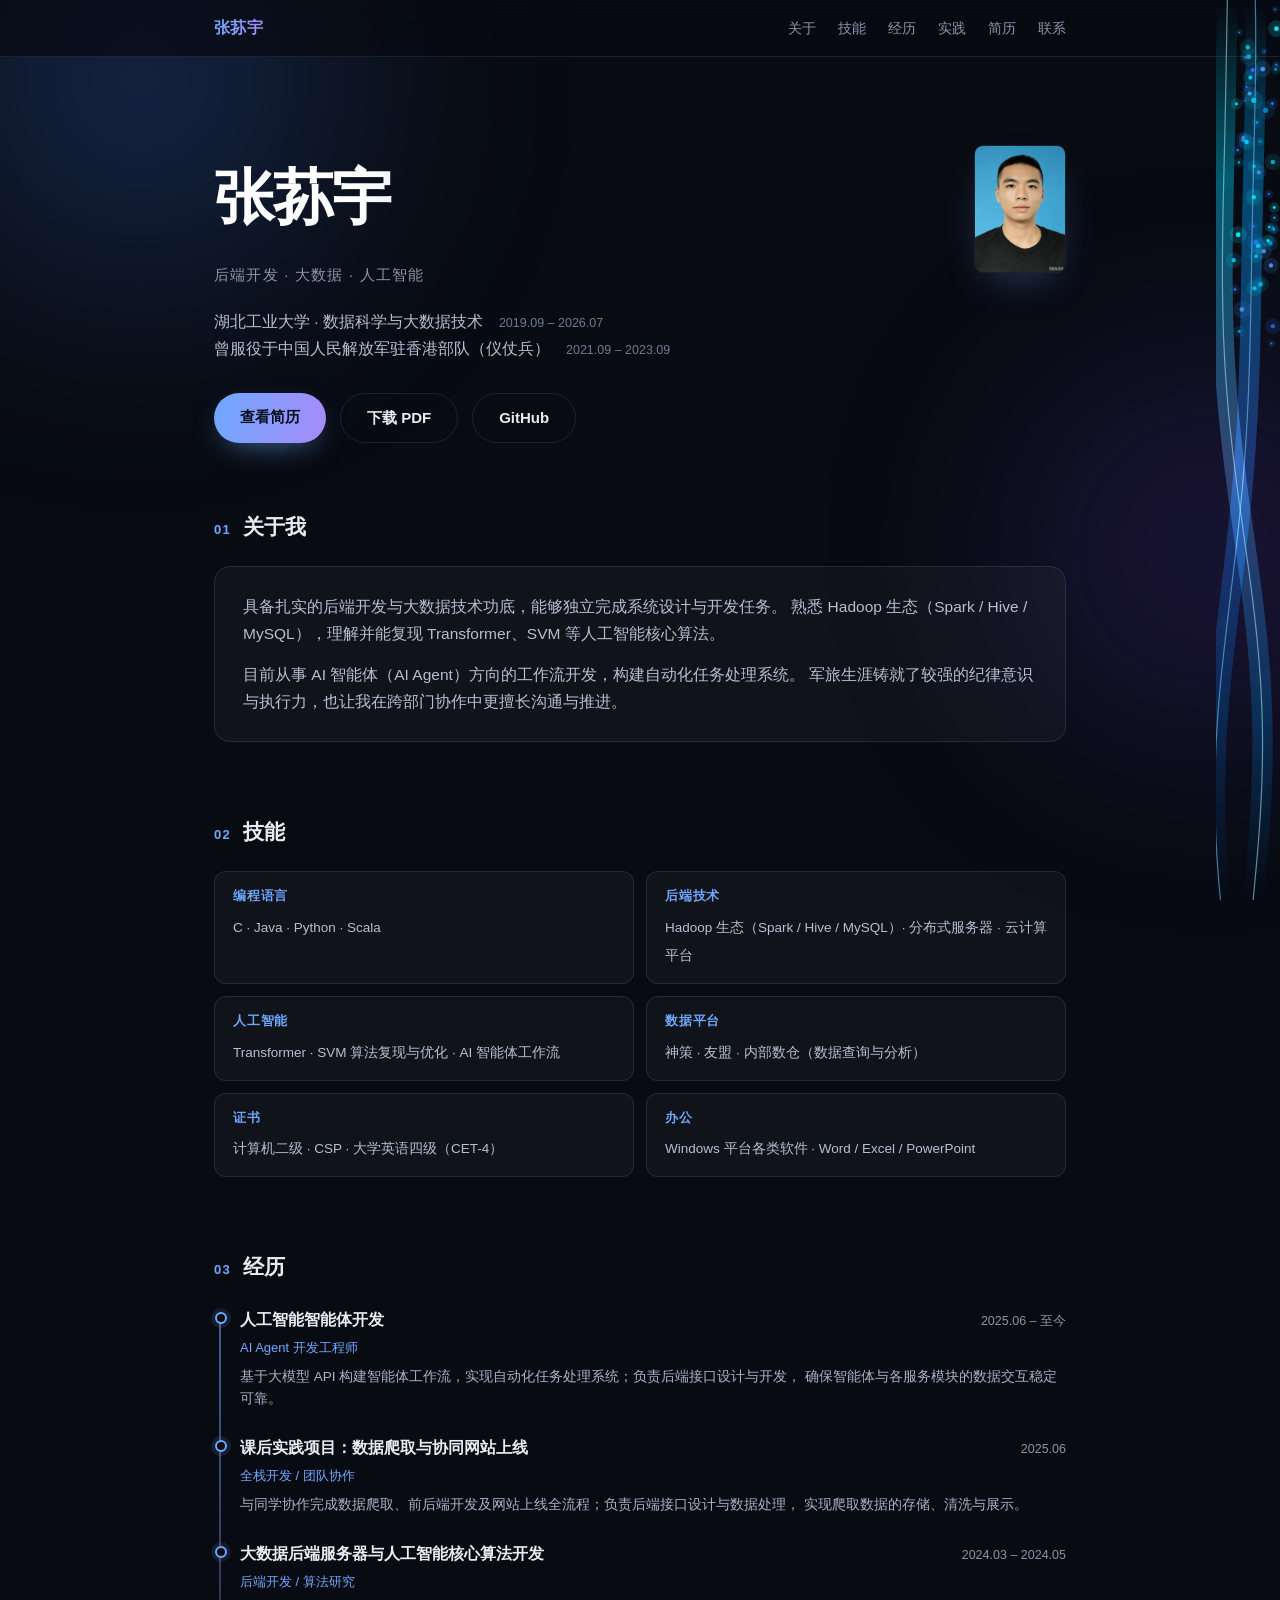
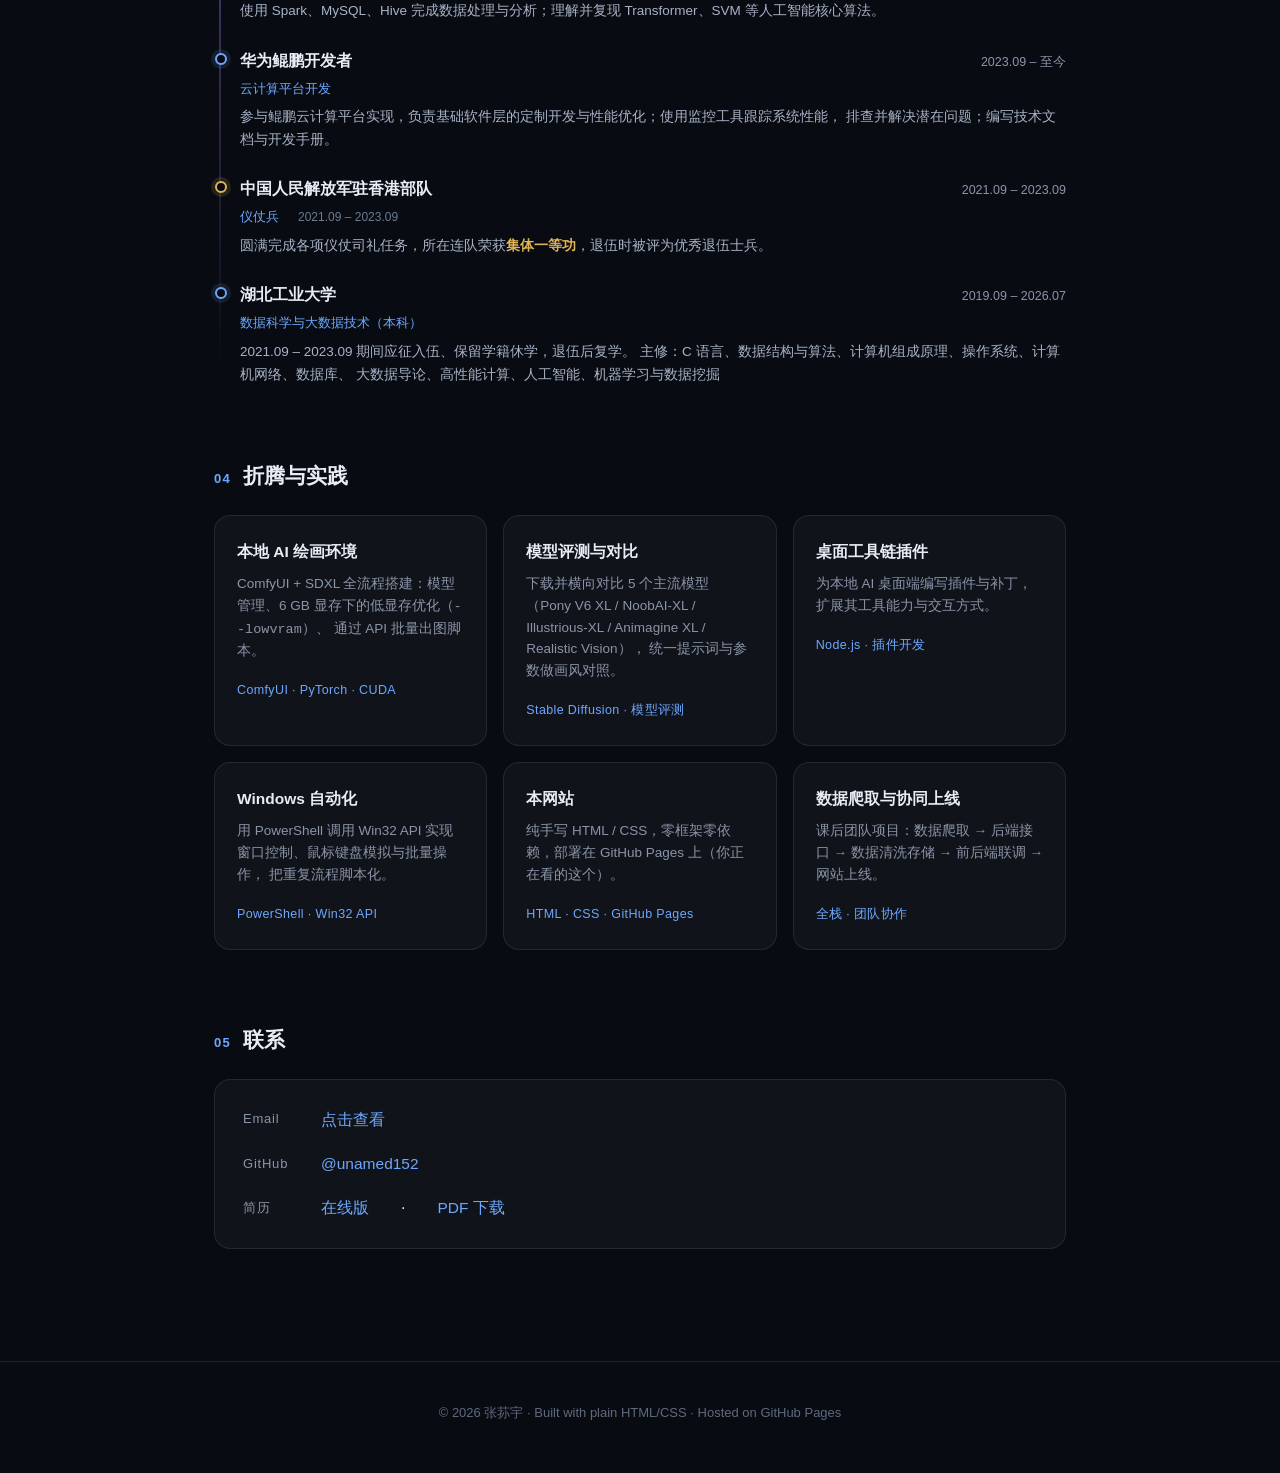
==== index.html @ f0046307 "fix: cache-bust v5, particle band tracks scroll position, narrower canvas" ====
<!DOCTYPE html>
<html lang="zh-CN">
<head>
<meta charset="UTF-8">
<meta name="viewport" content="width=device-width, initial-scale=1.0">
<title>张荪宇 · 后端开发 / 大数据 / 人工智能</title>
<meta name="description" content="张荪宇的个人主页 —— 后端开发 · 大数据 · 人工智能">
<link rel="stylesheet" href="style.css?v=5">
<link rel="icon" href="data:image/svg+xml,<svg xmlns='http://www.w3.org/2000/svg' viewBox='0 0 100 100'><text y='.9em' font-size='90'>🎯</text></svg>">
</head>
<body>

<div class="glow glow-1"></div>
<div class="glow glow-2"></div>

<canvas id="fx" aria-hidden="true"></canvas>

<nav class="nav">
  <div class="nav-inner">
    <span class="brand">张荪宇</span>
    <div class="nav-links">
      <a href="#about">关于</a>
      <a href="#skills">技能</a>
      <a href="#experience">经历</a>
      <a href="#practice">实践</a>
      <a href="resume.html">简历</a>
      <a href="#contact">联系</a>
    </div>
  </div>
</nav>

<header class="hero">
  <div class="hero-head">
    <div class="hero-text">
      <h1 class="title">张荪宇</h1>
      <p class="subtitle">后端开发 · 大数据 · 人工智能</p>
      <p class="hero-desc">
        湖北工业大学 · 数据科学与大数据技术　<span class="hero-dates">2019.09 – 2026.07</span><br>
        曾服役于中国人民解放军驻香港部队（仪仗兵）　<span class="hero-dates">2021.09 – 2023.09</span>
      </p>
      <div class="hero-links">
        <a class="btn" href="resume.html">查看简历</a>
        <a class="btn ghost" href="resume.pdf" download>下载 PDF</a>
        <a class="btn ghost" href="https://github.com/unamed152" target="_blank" rel="noopener">GitHub</a>
      </div>
    </div>
    <img class="hero-photo" src="photo.jpg" alt="张荪宇">
  </div>
</header>

<main>

<section id="about" class="section">
  <h2><span class="num">01</span> 关于我</h2>
  <div class="card">
    <p>
      具备扎实的后端开发与大数据技术功底，能够独立完成系统设计与开发任务。
      熟悉 Hadoop 生态（Spark / Hive / MySQL），理解并能复现 Transformer、SVM 等人工智能核心算法。
    </p>
    <p>
      目前从事 AI 智能体（AI Agent）方向的工作流开发，构建自动化任务处理系统。
      军旅生涯铸就了较强的纪律意识与执行力，也让我在跨部门协作中更擅长沟通与推进。
    </p>
  </div>
</section>

<section id="skills" class="section">
  <h2><span class="num">02</span> 技能</h2>
  <div class="skill-grid">
    <div class="skill-item">
      <span class="skill-k">编程语言</span>
      <span class="skill-v">C · Java · Python · Scala</span>
    </div>
    <div class="skill-item">
      <span class="skill-k">后端技术</span>
      <span class="skill-v">Hadoop 生态（Spark / Hive / MySQL）· 分布式服务器 · 云计算平台</span>
    </div>
    <div class="skill-item">
      <span class="skill-k">人工智能</span>
      <span class="skill-v">Transformer · SVM 算法复现与优化 · AI 智能体工作流</span>
    </div>
    <div class="skill-item">
      <span class="skill-k">数据平台</span>
      <span class="skill-v">神策 · 友盟 · 内部数仓（数据查询与分析）</span>
    </div>
    <div class="skill-item">
      <span class="skill-k">证书</span>
      <span class="skill-v">计算机二级 · CSP · 大学英语四级（CET-4）</span>
    </div>
    <div class="skill-item">
      <span class="skill-k">办公</span>
      <span class="skill-v">Windows 平台各类软件 · Word / Excel / PowerPoint</span>
    </div>
  </div>
</section>

<section id="experience" class="section">
  <h2><span class="num">03</span> 经历</h2>

  <div class="timeline">

    <div class="tl-item">
      <div class="tl-dot"></div>
      <div class="tl-head">
        <span class="tl-title">人工智能智能体开发</span>
        <span class="tl-date">2025.06 – 至今</span>
      </div>
      <div class="tl-role">AI Agent 开发工程师</div>
      <p class="tl-desc">
        基于大模型 API 构建智能体工作流，实现自动化任务处理系统；负责后端接口设计与开发，
        确保智能体与各服务模块的数据交互稳定可靠。
      </p>
    </div>

    <div class="tl-item">
      <div class="tl-dot"></div>
      <div class="tl-head">
        <span class="tl-title">课后实践项目：数据爬取与协同网站上线</span>
        <span class="tl-date">2025.06</span>
      </div>
      <div class="tl-role">全栈开发 / 团队协作</div>
      <p class="tl-desc">
        与同学协作完成数据爬取、前后端开发及网站上线全流程；负责后端接口设计与数据处理，
        实现爬取数据的存储、清洗与展示。
      </p>
    </div>

    <div class="tl-item">
      <div class="tl-dot"></div>
      <div class="tl-head">
        <span class="tl-title">大数据后端服务器与人工智能核心算法开发</span>
        <span class="tl-date">2024.03 – 2024.05</span>
      </div>
      <div class="tl-role">后端开发 / 算法研究</div>
      <p class="tl-desc">
        使用 Spark、MySQL、Hive 完成数据处理与分析；理解并复现 Transformer、SVM 等人工智能核心算法。
      </p>
    </div>

    <div class="tl-item">
      <div class="tl-dot"></div>
      <div class="tl-head">
        <span class="tl-title">华为鲲鹏开发者</span>
        <span class="tl-date">2023.09 – 至今</span>
      </div>
      <div class="tl-role">云计算平台开发</div>
      <p class="tl-desc">
        参与鲲鹏云计算平台实现，负责基础软件层的定制开发与性能优化；使用监控工具跟踪系统性能，
        排查并解决潜在问题；编写技术文档与开发手册。
      </p>
    </div>

    <div class="tl-item tl-military">
      <div class="tl-dot"></div>
      <div class="tl-head">
        <span class="tl-title">中国人民解放军驻香港部队</span>
        <span class="tl-date">2021.09 – 2023.09</span>
      </div>
      <div class="tl-role">仪仗兵　<span class="tl-date-inline">2021.09 – 2023.09</span></div>
      <p class="tl-desc">
        圆满完成各项仪仗司礼任务，所在连队荣获<b>集体一等功</b>，退伍时被评为优秀退伍士兵。
      </p>
    </div>

    <div class="tl-item">
      <div class="tl-dot"></div>
      <div class="tl-head">
        <span class="tl-title">湖北工业大学</span>
        <span class="tl-date">2019.09 – 2026.07</span>
      </div>
      <div class="tl-role">数据科学与大数据技术（本科）</div>
      <p class="tl-desc">
        2021.09 – 2023.09 期间应征入伍、保留学籍休学，退伍后复学。
        主修：C 语言、数据结构与算法、计算机组成原理、操作系统、计算机网络、数据库、
        大数据导论、高性能计算、人工智能、机器学习与数据挖掘
      </p>
    </div>

  </div>
</section>

<section id="practice" class="section">
  <h2><span class="num">04</span> 折腾与实践</h2>
  <div class="grid">
    <div class="proj">
      <h3>本地 AI 绘画环境</h3>
      <p>
        ComfyUI + SDXL 全流程搭建：模型管理、6 GB 显存下的低显存优化（<code>--lowvram</code>）、
        通过 API 批量出图脚本。
      </p>
      <span class="proj-meta">ComfyUI · PyTorch · CUDA</span>
    </div>
    <div class="proj">
      <h3>模型评测与对比</h3>
      <p>
        下载并横向对比 5 个主流模型（Pony V6 XL / NoobAI-XL / Illustrious-XL / Animagine XL / Realistic Vision），
        统一提示词与参数做画风对照。
      </p>
      <span class="proj-meta">Stable Diffusion · 模型评测</span>
    </div>
    <div class="proj">
      <h3>桌面工具链插件</h3>
      <p>
        为本地 AI 桌面端编写插件与补丁，扩展其工具能力与交互方式。
      </p>
      <span class="proj-meta">Node.js · 插件开发</span>
    </div>
    <div class="proj">
      <h3>Windows 自动化</h3>
      <p>
        用 PowerShell 调用 Win32 API 实现窗口控制、鼠标键盘模拟与批量操作，
        把重复流程脚本化。
      </p>
      <span class="proj-meta">PowerShell · Win32 API</span>
    </div>
    <div class="proj">
      <h3>本网站</h3>
      <p>
        纯手写 HTML / CSS，零框架零依赖，部署在 GitHub Pages 上（你正在看的这个）。
      </p>
      <span class="proj-meta">HTML · CSS · GitHub Pages</span>
    </div>
    <div class="proj">
      <h3>数据爬取与协同上线</h3>
      <p>
        课后团队项目：数据爬取 → 后端接口 → 数据清洗存储 → 前后端联调 → 网站上线。
      </p>
      <span class="proj-meta">全栈 · 团队协作</span>
    </div>
  </div>
</section>

<section id="contact" class="section">
  <h2><span class="num">05</span> 联系</h2>
  <div class="card contact-card">
    <div class="contact-item">
      <span class="label">Email</span>
      <a href="#" class="reveal" data-v="MTQ2MTAzNTY4NEBxcS5jb20=" data-t="mail">点击查看</a>
    </div>
    <div class="contact-item">
      <span class="label">GitHub</span>
      <a href="https://github.com/unamed152" target="_blank" rel="noopener">@unamed152</a>
    </div>
    <div class="contact-item">
      <span class="label">简历</span>
      <a href="resume.html">在线版</a>　·　<a href="resume.pdf" download>PDF 下载</a>
    </div>
  </div>
</section>

</main>

<footer>
  <p>© <span id="year"></span> 张荪宇 · Built with plain HTML/CSS · Hosted on GitHub Pages</p>
</footer>

<script>
  document.getElementById('year').textContent = new Date().getFullYear();
  document.querySelectorAll('a[href^="#"]').forEach(function (a) {
    a.addEventListener('click', function (e) {
      var t = document.querySelector(this.getAttribute('href'));
      if (t) { e.preventDefault(); t.scrollIntoView({ behavior: 'smooth' }); }
    });
  });
  var io = new IntersectionObserver(function (es) {
    es.forEach(function (en) { if (en.isIntersecting) en.target.classList.add('in'); });
  }, { threshold: 0.12 });
  document.querySelectorAll('.section, .tl-item').forEach(function (el) { io.observe(el); });

  document.querySelectorAll('.reveal').forEach(function (el) {
    el.addEventListener('click', function (e) {
      e.preventDefault();
      if (el.hasAttribute('data-done')) return;
      var v;
      try { v = atob(el.dataset.v); } catch (err) { v = el.dataset.v || ''; }
      el.textContent = v;
      el.setAttribute('data-done', '1');
      if (el.dataset.t === 'mail') el.href = 'mailto:' + v;
    });
  });
</script>

<script src="effects.js?v=5"></script>

</body>
</html>
---- style.css ----
:root {
  --bg: #080b12;
  --bg-2: #0d1220;
  --card: rgba(255, 255, 255, 0.035);
  --card-hover: rgba(255, 255, 255, 0.06);
  --border: rgba(255, 255, 255, 0.09);
  --text: #e8ecf4;
  --text-dim: #8b95a8;
  --accent: #6ea8fe;
  --accent-2: #a78bfa;
  --radius: 16px;
}

* { margin: 0; padding: 0; box-sizing: border-box; }

html { scroll-behavior: smooth; }

body {
  background: var(--bg);
  color: var(--text);
  font-family: -apple-system, BlinkMacSystemFont, "Segoe UI", "Microsoft YaHei",
               "PingFang SC", "Hiragino Sans GB", sans-serif;
  line-height: 1.75;
  -webkit-font-smoothing: antialiased;
  overflow-x: hidden;
}

/* 背景光晕 */
.glow {
  position: fixed;
  border-radius: 50%;
  filter: blur(120px);
  opacity: 0.5;
  pointer-events: none;
  z-index: 0;
}
.glow-1 {
  width: 520px; height: 520px;
  background: radial-gradient(circle, #3b6fd4 0%, transparent 70%);
  top: -180px; left: -120px;
}
.glow-2 {
  width: 460px; height: 460px;
  background: radial-gradient(circle, #7c4dff 0%, transparent 70%);
  top: 320px; right: -160px;
  opacity: 0.35;
}

/* 导航 */
.nav {
  position: sticky;
  top: 0;
  z-index: 50;
  backdrop-filter: blur(14px);
  -webkit-backdrop-filter: blur(14px);
  background: rgba(8, 11, 18, 0.72);
  border-bottom: 1px solid var(--border);
}
.nav-inner {
  max-width: 900px;
  margin: 0 auto;
  padding: 14px 24px;
  display: flex;
  align-items: center;
  justify-content: space-between;
}
.brand {
  font-weight: 700;
  letter-spacing: 0.02em;
  background: linear-gradient(100deg, var(--accent), var(--accent-2));
  -webkit-background-clip: text;
  background-clip: text;
  color: transparent;
}
.nav-links { display: flex; gap: 22px; }
.nav-links a {
  color: var(--text-dim);
  text-decoration: none;
  font-size: 14px;
  transition: color 0.2s;
}
.nav-links a:hover { color: var(--text); }

/* Hero */
.hero {
  position: relative;
  z-index: 1;
  max-width: 900px;
  margin: 0 auto;
  padding: 88px 24px 66px;
  text-align: left;
}
/* 头部：左文字 + 右上角照片 */
.hero-head {
  display: flex;
  justify-content: space-between;
  align-items: flex-start;
  gap: 22px;
}
.hero-text { flex: 1; min-width: 0; }
.avatar {
  width: 92px; height: 92px;
  margin: 0 auto 24px;
  display: grid;
  place-items: center;
  font-size: 44px;
  border-radius: 28px;
  background: linear-gradient(140deg, rgba(110,168,254,0.18), rgba(167,139,250,0.18));
  border: 1px solid var(--border);
  box-shadow: 0 20px 60px -20px rgba(110,168,254,0.45);
}
.title {
  font-size: clamp(38px, 7vw, 60px);
  font-weight: 800;
  letter-spacing: -0.02em;
  background: linear-gradient(100deg, #fff 20%, var(--accent) 60%, var(--accent-2) 95%);
  -webkit-background-clip: text;
  background-clip: text;
  color: transparent;
  margin-bottom: 12px;
}
.subtitle {
  color: var(--text-dim);
  font-size: 15px;
  letter-spacing: 0.08em;
  margin-bottom: 20px;
}
.hero-desc {
  max-width: 640px;
  margin: 0 0 30px;
  color: #b6c0d2;
  font-size: 15.5px;
}
.hero-links { display: flex; gap: 14px; flex-wrap: wrap; }

.btn {
  display: inline-block;
  padding: 11px 26px;
  border-radius: 999px;
  text-decoration: none;
  font-size: 15px;
  font-weight: 600;
  color: #06101f;
  background: linear-gradient(100deg, var(--accent), var(--accent-2));
  transition: transform 0.18s, box-shadow 0.18s;
  box-shadow: 0 10px 30px -12px rgba(110,168,254,0.7);
}
.btn:hover { transform: translateY(-2px); box-shadow: 0 16px 40px -12px rgba(110,168,254,0.85); }
.btn.ghost {
  background: transparent;
  color: var(--text);
  border: 1px solid var(--border);
  box-shadow: none;
}
.btn.ghost:hover { background: var(--card-hover); }

/* 区块 */
main { position: relative; z-index: 1; max-width: 900px; margin: 0 auto; padding: 0 24px 40px; }

/* ===== 右侧滚动联动特效（贴浏览器原生滚动条）===== */
#fx {
  position: fixed;
  top: 0;
  right: 0;
  width: 64px;
  height: 100vh;
  z-index: 2147483646;
  pointer-events: none;
}
/* 内容区（900px 居中）两侧不足 64px 时隐藏，避免压住正文 */
@media (max-width: 1024px) {
  #fx { display: none; }
}

/* ===== 滚动动效 ===== */
.section {
  margin-bottom: 72px;
  opacity: 0;
  transform: translateY(26px);
  transition: opacity .72s cubic-bezier(.22, .61, .36, 1),
              transform .72s cubic-bezier(.22, .61, .36, 1);
  will-change: opacity, transform;
}
.section.in { opacity: 1; transform: none; }

.section h2 {
  font-size: 21px;
  font-weight: 700;
  margin-bottom: 20px;
  display: flex;
  align-items: baseline;
  gap: 12px;
}
.num {
  font-size: 13px;
  font-weight: 600;
  color: var(--accent);
  font-variant-numeric: tabular-nums;
  letter-spacing: 0.1em;
}

.card {
  background: var(--card);
  border: 1px solid var(--border);
  border-radius: var(--radius);
  padding: 26px 28px;
  backdrop-filter: blur(10px);
  -webkit-backdrop-filter: blur(10px);
}
.card p + p { margin-top: 14px; }
.card p { color: #b6c0d2; font-size: 15.5px; }

/* 技能标签 */
.tags { display: flex; flex-wrap: wrap; gap: 10px; }
.tag {
  padding: 7px 15px;
  font-size: 13.5px;
  border-radius: 999px;
  color: #c4cde0;
  background: var(--card);
  border: 1px solid var(--border);
  transition: background 0.2s, transform 0.2s, border-color 0.2s;
}
.tag:hover {
  background: var(--card-hover);
  border-color: rgba(110,168,254,0.45);
  transform: translateY(-2px);
}

/* 项目卡片 */
.grid {
  display: grid;
  grid-template-columns: repeat(auto-fit, minmax(240px, 1fr));
  gap: 16px;
}
.proj {
  display: block;
  text-decoration: none;
  color: inherit;
  background: var(--card);
  border: 1px solid var(--border);
  border-radius: var(--radius);
  padding: 22px;
  transition: transform 0.2s, border-color 0.2s, background 0.2s;
}
.proj:hover {
  transform: translateY(-4px);
  border-color: rgba(110,168,254,0.5);
  background: var(--card-hover);
}
.proj h3 { font-size: 15.5px; margin-bottom: 8px; }
.proj p { font-size: 13.5px; color: var(--text-dim); line-height: 1.62; margin-bottom: 13px; }
.proj-meta {
  font-size: 12.5px;
  color: var(--accent);
  letter-spacing: 0.03em;
}

/* 联系 */
.contact-card { display: flex; flex-direction: column; gap: 16px; }
.contact-item { display: flex; align-items: center; gap: 16px; flex-wrap: wrap; }
.contact-item .label {
  font-size: 13px;
  color: var(--text-dim);
  min-width: 62px;
  letter-spacing: 0.06em;
}
.contact-item a {
  color: var(--accent);
  text-decoration: none;
  font-size: 15.5px;
  border-bottom: 1px solid transparent;
  transition: border-color 0.2s;
}
.contact-item a:hover { border-color: var(--accent); }

/* 联系方式防爬：默认密文按钮，点击揭示 */
.reveal {
  color: var(--accent);
  text-decoration: none;
  border-bottom: 1px dashed rgba(110, 168, 254, 0.5);
  cursor: pointer;
}
.reveal:hover { background: rgba(110, 168, 254, 0.1); }
.reveal[data-done] { border-bottom: none; }

footer {
  position: relative;
  z-index: 1;
  text-align: center;
  padding: 40px 24px 48px;
  color: #5f6a7d;
  font-size: 13px;
  border-top: 1px solid var(--border);
}

@media (max-width: 600px) {
  .nav-links { gap: 15px; }
  .nav-links a { font-size: 13px; }
  .hero { padding: 68px 20px 56px; }
  main { padding: 0 20px 32px; }
  .card { padding: 22px; }
}

/* ===== Hero 头像（右上角，小尺寸）===== */
.hero-photo {
  flex: 0 0 92px;
  width: 92px;
  height: 128px;
  object-fit: cover;
  border-radius: 9px;
  border: 1px solid var(--border);
  box-shadow: 0 16px 44px -18px rgba(110, 168, 254, 0.45);
}
.hero-dates {
  font-size: 12.5px;
  color: #6d7b90;
  font-variant-numeric: tabular-nums;
}

/* ===== 技能网格 ===== */
.skill-grid {
  display: grid;
  grid-template-columns: repeat(auto-fit, minmax(300px, 1fr));
  gap: 12px;
}
.skill-item {
  background: var(--card);
  border: 1px solid var(--border);
  border-radius: 12px;
  padding: 14px 18px;
  transition: border-color .2s, background .2s, transform .2s;
}
.skill-item:hover {
  border-color: rgba(110, 168, 254, 0.45);
  background: var(--card-hover);
  transform: translateY(-2px);
}
.skill-k {
  display: block;
  font-size: 12.5px;
  color: var(--accent);
  font-weight: 600;
  letter-spacing: .06em;
  margin-bottom: 5px;
}
.skill-v {
  font-size: 13.5px;
  color: #b6c0d2;
  line-height: 1.58;
}

/* ===== 经历时间线 ===== */
.timeline { position: relative; padding-left: 26px; }
.timeline::before {
  content: "";
  position: absolute;
  left: 5px; top: 8px; bottom: 8px;
  width: 2px;
  background: linear-gradient(180deg,
              rgba(110, 168, 254, 0.55),
              rgba(167, 139, 250, 0.28),
              transparent);
}
.tl-item {
  position: relative;
  margin-bottom: 24px;
  opacity: 0;
  transform: translateY(22px) scale(.985);
  transition: opacity .58s cubic-bezier(.22, .61, .36, 1),
              transform .58s cubic-bezier(.22, .61, .36, 1);
}
.tl-item.in { opacity: 1; transform: none; }
.tl-item:last-child { margin-bottom: 0; }
.tl-dot {
  position: absolute;
  left: -25px; top: 6px;
  width: 12px; height: 12px;
  border-radius: 50%;
  background: var(--bg);
  border: 2px solid var(--accent);
  box-shadow: 0 0 0 4px rgba(110, 168, 254, 0.12);
}
.tl-military .tl-dot {
  border-color: #e0b457;
  box-shadow: 0 0 0 4px rgba(224, 180, 87, 0.14);
}
.tl-head {
  display: flex; justify-content: space-between;
  align-items: baseline; gap: 14px; flex-wrap: wrap;
}
.tl-title { font-size: 16px; font-weight: 600; color: var(--text); }
.tl-date {
  font-size: 12.5px;
  color: var(--text-dim);
  white-space: nowrap;
  font-variant-numeric: tabular-nums;
}
.tl-role { font-size: 13px; color: var(--accent); margin: 3px 0 6px; }
.tl-date-inline {
  font-size: 12px;
  color: #6d7b90;
  margin-left: 6px;
  font-variant-numeric: tabular-nums;
}
.tl-desc { font-size: 13.5px; color: #a8b3c6; line-height: 1.66; }
.tl-desc b { color: #e0b457; font-weight: 600; }

@media (max-width: 600px) {
  .hero-photo { width: 88px; height: 117px; }
  .skill-grid { grid-template-columns: 1fr; }
  .tl-head { gap: 4px; }
  .tl-date { font-size: 12px; }
}

/* ===== 移动端优化 ===== */
@media (max-width: 640px) {
  /* 导航：品牌固定、链接可横向滚动，避免挤压 */
  .nav-inner {
    padding: 12px 16px;
    gap: 12px;
  }
  .brand { flex: 0 0 auto; font-size: 14.5px; }
  .nav-links {
    gap: 15px;
    overflow-x: auto;
    -webkit-overflow-scrolling: touch;
    scrollbar-width: none;
    padding: 2px 0;
  }
  .nav-links::-webkit-scrollbar { display: none; }
  .nav-links a { font-size: 13.5px; white-space: nowrap; }

  /* Hero */
  .hero { padding: 46px 18px 40px; }
  .hero-head { gap: 13px; }
  .hero-photo {
    flex: 0 0 74px;
    width: 74px; height: 103px;
    border-radius: 7px;
  }
  .title {
    font-size: clamp(28px, 10.5vw, 40px);
    letter-spacing: -0.01em;
    margin-bottom: 8px;
  }
  .subtitle { font-size: 13.5px; letter-spacing: .03em; margin-bottom: 14px; }
  .hero-desc { font-size: 13.5px; line-height: 1.7; margin-bottom: 20px; max-width: none; }
  .hero-dates { font-size: 11.5px; }
  .hero-links { gap: 9px; }
  .btn {
    padding: 11px 22px;
    font-size: 14.5px;
    min-height: 44px;           /* 触摸目标 */
    display: inline-flex;
    align-items: center;
  }

  /* 区块 */
  main { padding: 0 16px 32px; }
  .section { margin-bottom: 46px; }
  .section h2 { font-size: 17.5px; gap: 9px; }
  .num { font-size: 12px; }

  /* 卡片 */
  .card { padding: 18px; border-radius: 14px; }
  .card p { font-size: 15px; line-height: 1.72; }

  /* 技能：强制单列（minmax(300px) 在窄屏会溢出）*/
  .skill-grid { grid-template-columns: 1fr; gap: 10px; }
  .skill-item { padding: 13px 16px; }
  .skill-v { font-size: 14px; }

  /* 实践卡片：单列 */
  .grid { grid-template-columns: 1fr; gap: 12px; }
  .proj { padding: 18px; }
  .proj h3 { font-size: 15.5px; }
  .proj p { font-size: 14px; }

  /* 时间线：标题与日期纵向排列，避免挤在一行 */
  .timeline { padding-left: 21px; }
  .tl-item { margin-bottom: 20px; }
  .tl-head {
    flex-direction: column;
    align-items: flex-start;
    gap: 3px;
  }
  .tl-title { font-size: 15.5px; line-height: 1.5; }
  .tl-date { font-size: 12.5px; }
  .tl-role { font-size: 13px; margin: 4px 0 6px; }
  .tl-desc { font-size: 14.5px; line-height: 1.72; }
  .tl-dot { left: -21px; top: 5px; width: 11px; height: 11px; }

  /* 联系 */
  .contact-card { gap: 14px; }
  .contact-item { gap: 10px; }
  .contact-item .label { min-width: 52px; font-size: 12.5px; }
  .contact-item a { font-size: 15px; }

  footer { padding: 30px 18px 38px; font-size: 12px; line-height: 1.7; }
}

/* 更窄的屏（iPhone SE 之类）*/
@media (max-width: 380px) {
  .hero { padding: 44px 14px 38px; }
  main { padding: 0 14px 28px; }
  .nav-links { gap: 12px; }
  .nav-links a { font-size: 13px; }
  .skill-item { padding: 12px 14px; }
  .proj { padding: 16px; }
}

@media (prefers-reduced-motion: reduce) {
  * { animation: none !important; transition: none !important; }
  html { scroll-behavior: auto; }
}
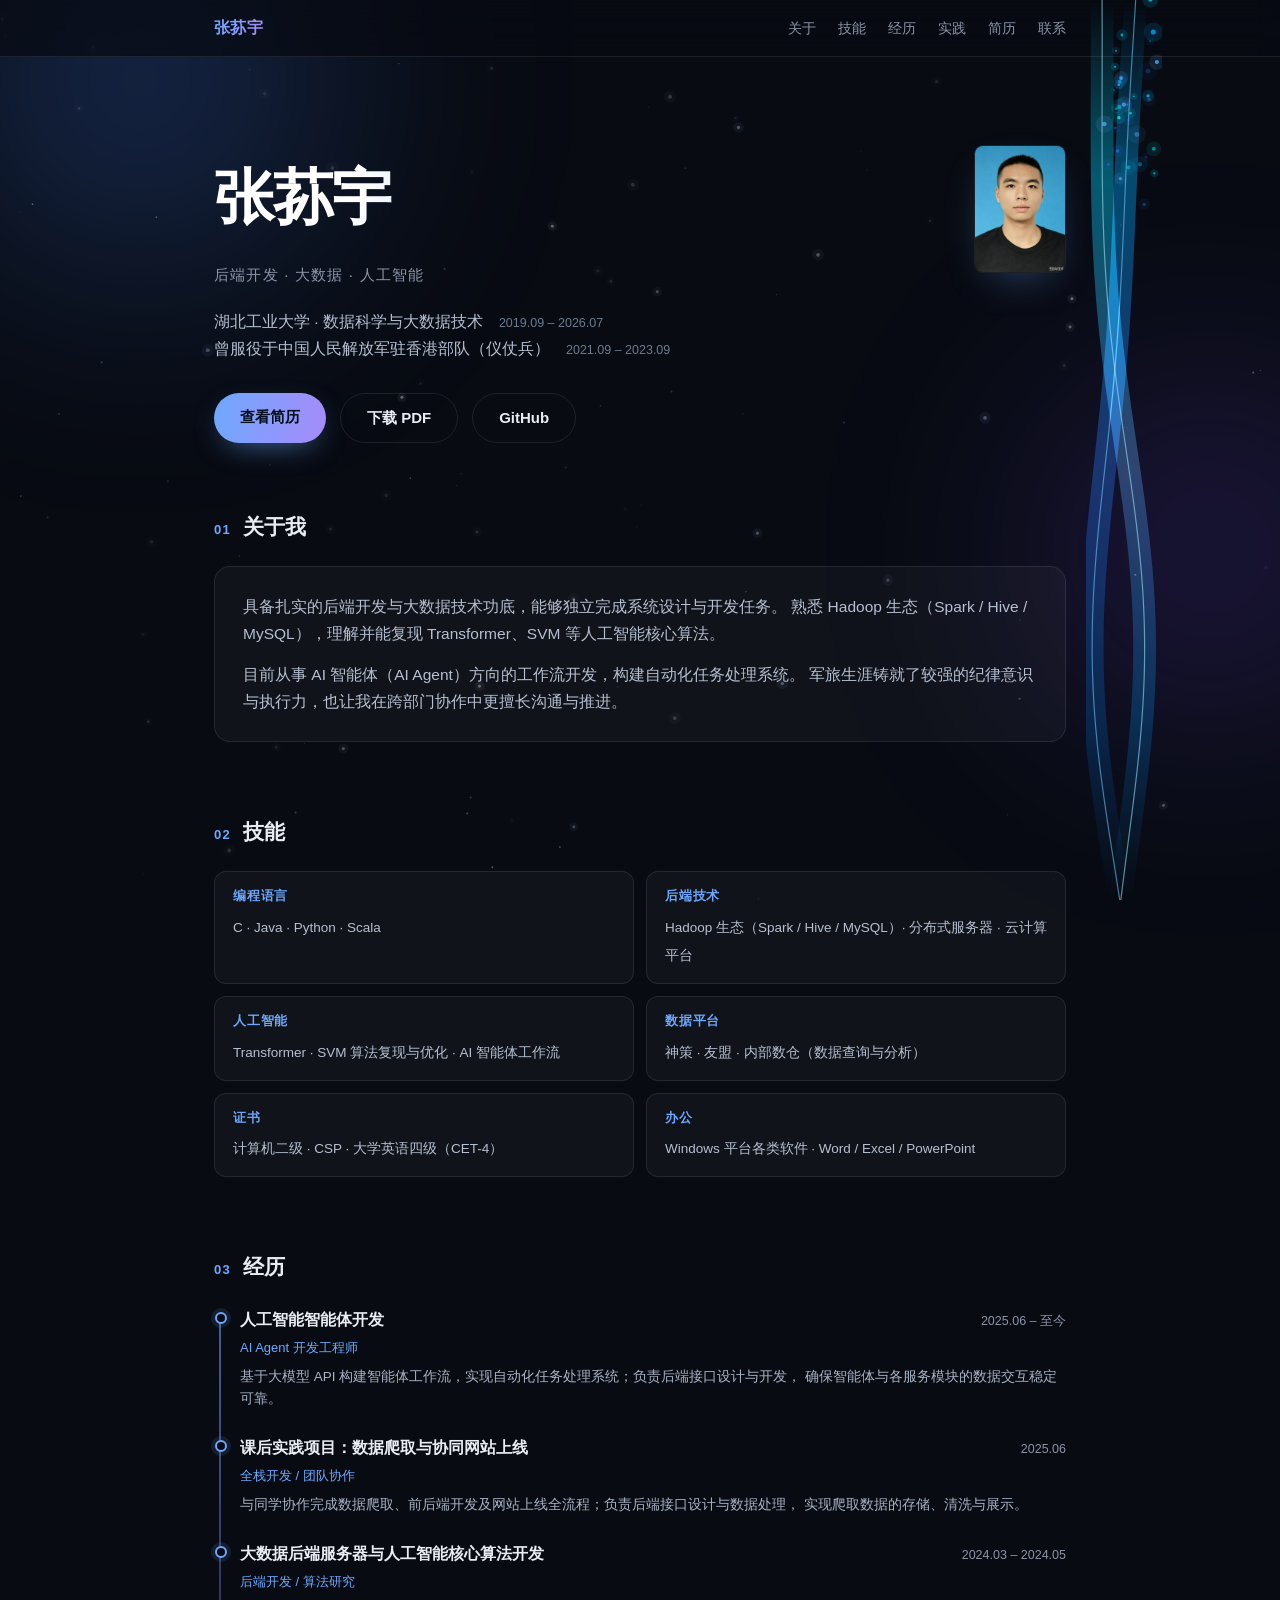
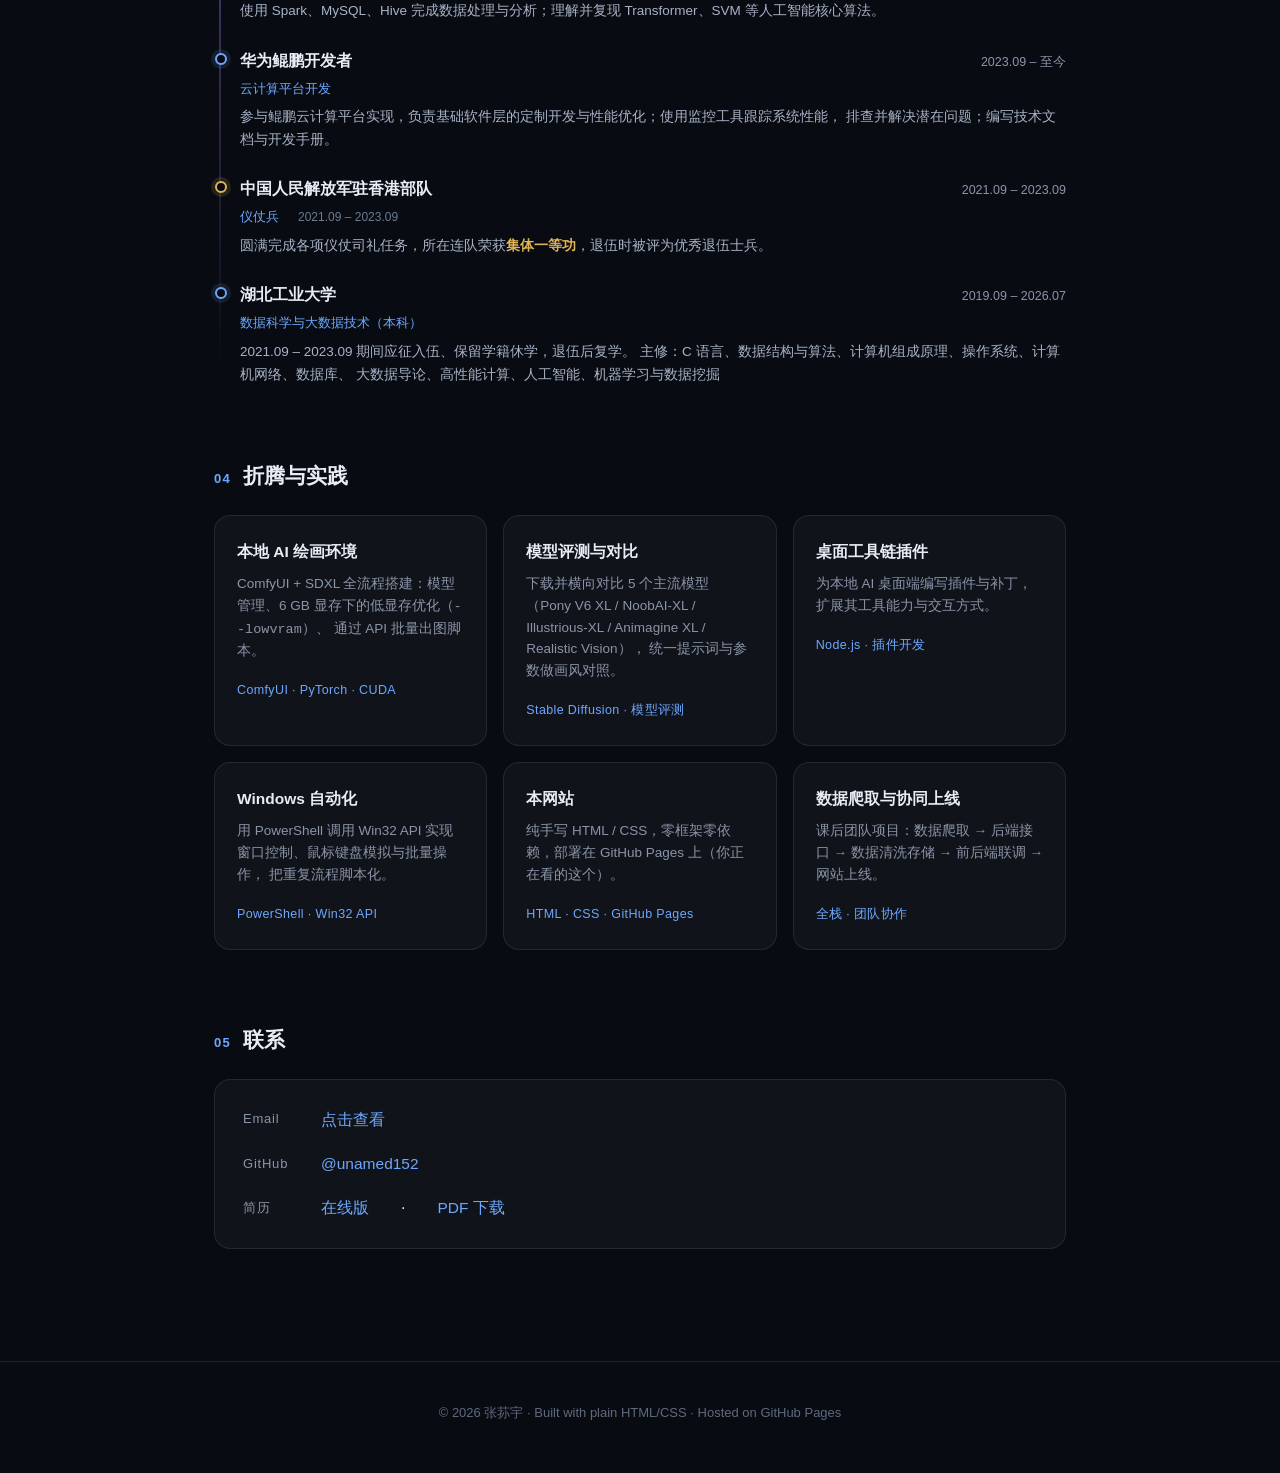
==== commit 31687548: "fx v6: idle-twisting bands, per-particle speeds + twinkle, full-page twinkling stars, fx hugs conten" ====
--- a/index.html
+++ b/index.html
@@ -5,7 +5,7 @@
 <meta name="viewport" content="width=device-width, initial-scale=1.0">
 <title>张荪宇 · 后端开发 / 大数据 / 人工智能</title>
 <meta name="description" content="张荪宇的个人主页 —— 后端开发 · 大数据 · 人工智能">
-<link rel="stylesheet" href="style.css?v=5">
+<link rel="stylesheet" href="style.css?v=6">
 <link rel="icon" href="data:image/svg+xml,<svg xmlns='http://www.w3.org/2000/svg' viewBox='0 0 100 100'><text y='.9em' font-size='90'>🎯</text></svg>">
 </head>
 <body>
@@ -13,6 +13,7 @@
 <div class="glow glow-1"></div>
 <div class="glow glow-2"></div>
 
+<canvas id="stars" aria-hidden="true"></canvas>
 <canvas id="fx" aria-hidden="true"></canvas>
 
 <nav class="nav">
@@ -280,7 +281,7 @@
   });
 </script>
 
-<script src="effects.js?v=5"></script>
+<script src="effects.js?v=6"></script>
 
 </body>
 </html>
--- a/style.css
+++ b/style.css
@@ -157,17 +157,27 @@
 /* 区块 */
 main { position: relative; z-index: 1; max-width: 900px; margin: 0 auto; padding: 0 24px 40px; }
 
-/* ===== 右侧滚动联动特效（贴浏览器原生滚动条）===== */
+/* ===== 全屏背景星星（闪烁，内容之下，不碍阅读）===== */
+#stars {
+  position: fixed;
+  inset: 0;
+  width: 100%;
+  height: 100%;
+  z-index: 0;
+  pointer-events: none;
+}
+
+/* ===== 右侧束带 + 粒子（贴内容区右边缘）===== */
 #fx {
   position: fixed;
   top: 0;
-  right: 0;
-  width: 64px;
+  left: calc(50% + 446px);
+  width: 76px;
   height: 100vh;
   z-index: 2147483646;
   pointer-events: none;
 }
-/* 内容区（900px 居中）两侧不足 64px 时隐藏，避免压住正文 */
+/* 视口不足时隐藏（内容区 900px + 两侧空间）*/
 @media (max-width: 1024px) {
   #fx { display: none; }
 }
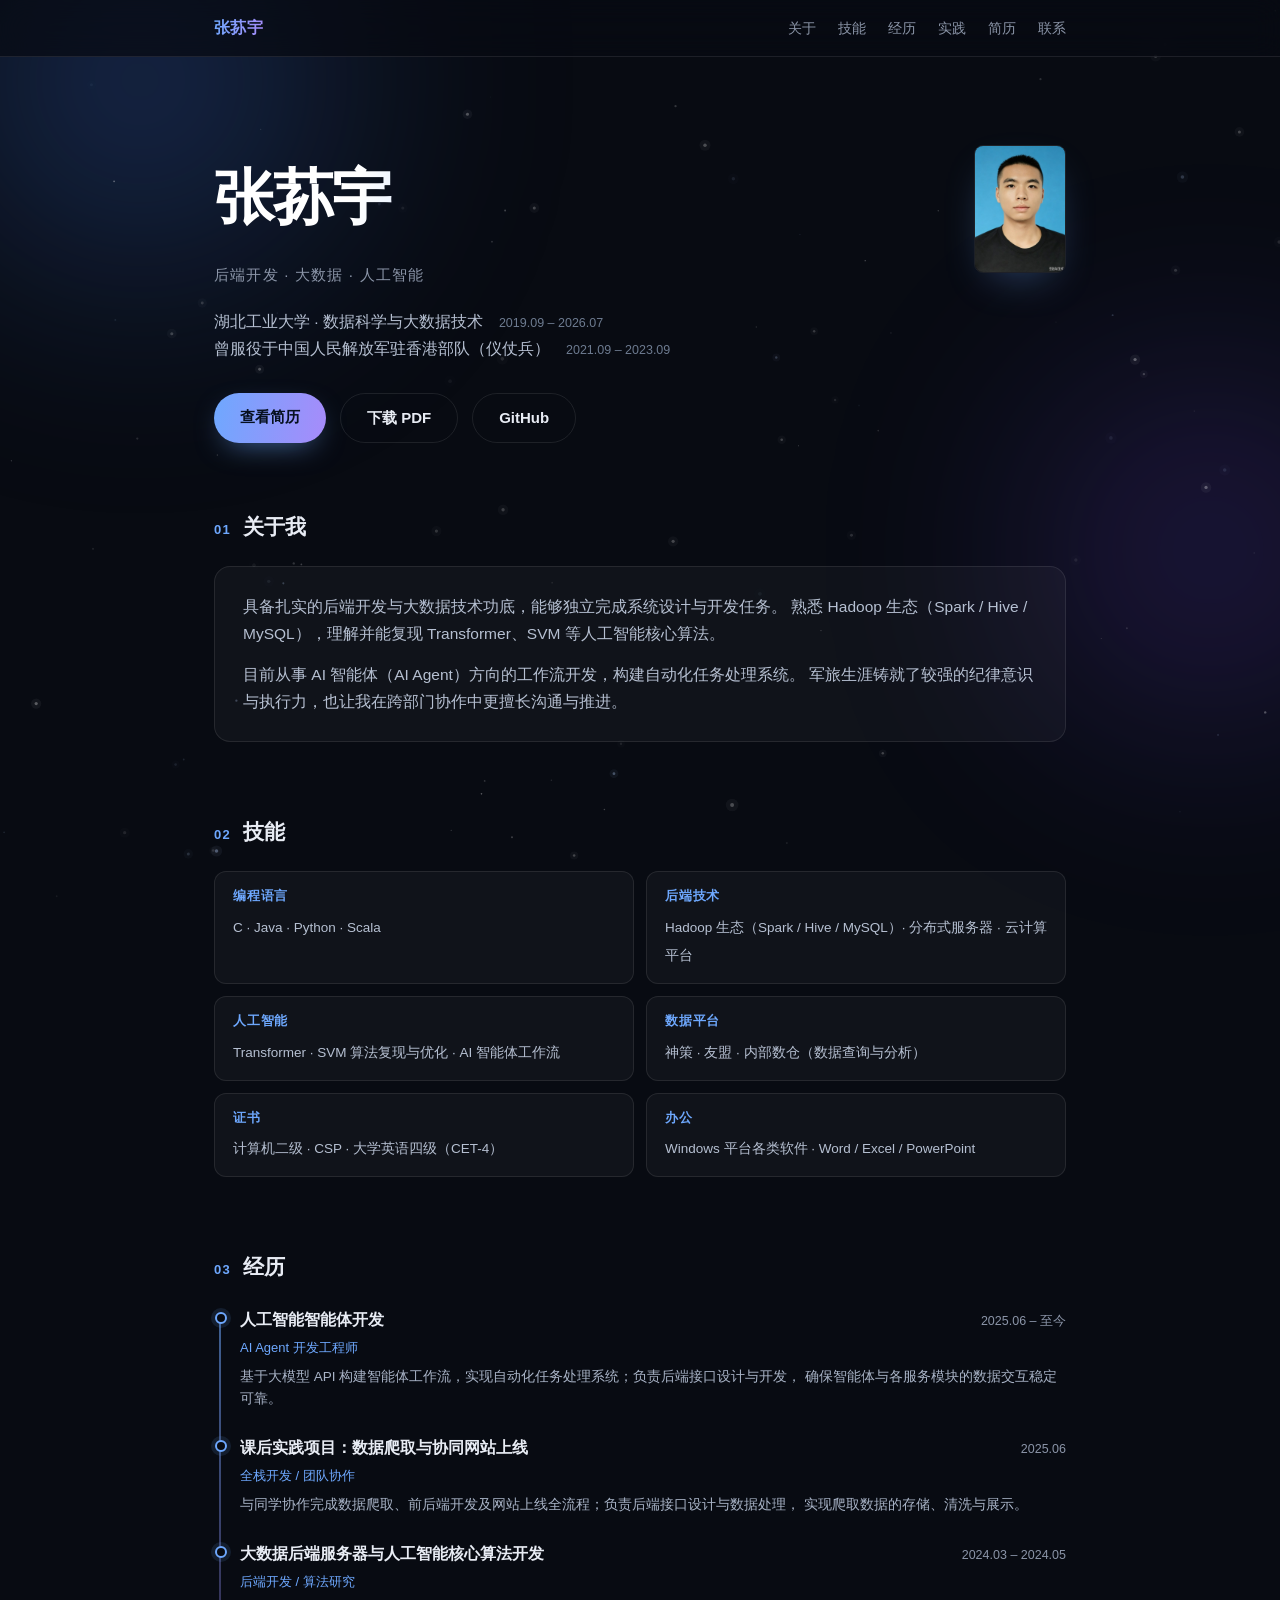
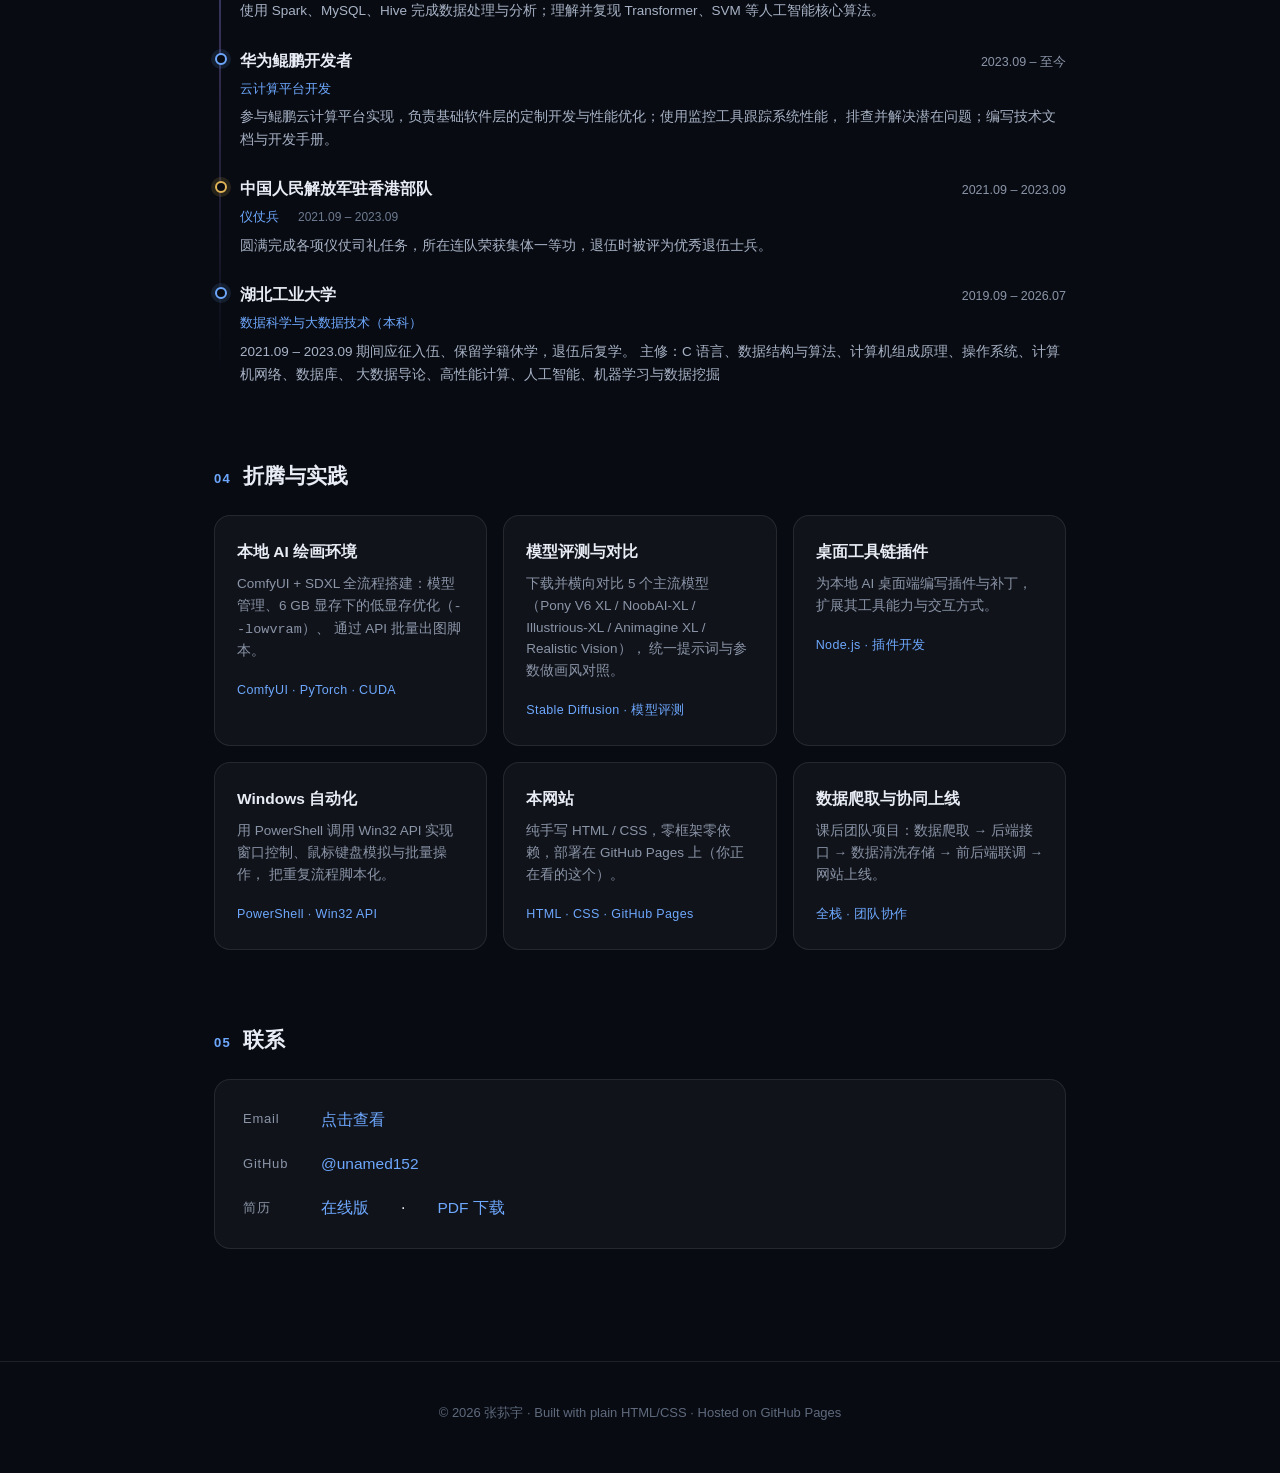
==== commit 68ef3a2e: "v7: fx spans to screen right edge, spread wider; remove gold highlight on 集体一等功" ====
--- a/index.html
+++ b/index.html
@@ -5,7 +5,7 @@
 <meta name="viewport" content="width=device-width, initial-scale=1.0">
 <title>张荪宇 · 后端开发 / 大数据 / 人工智能</title>
 <meta name="description" content="张荪宇的个人主页 —— 后端开发 · 大数据 · 人工智能">
-<link rel="stylesheet" href="style.css?v=6">
+<link rel="stylesheet" href="style.css?v=7">
 <link rel="icon" href="data:image/svg+xml,<svg xmlns='http://www.w3.org/2000/svg' viewBox='0 0 100 100'><text y='.9em' font-size='90'>🎯</text></svg>">
 </head>
 <body>
@@ -281,7 +281,7 @@
   });
 </script>
 
-<script src="effects.js?v=6"></script>
+<script src="effects.js?v=7"></script>
 
 </body>
 </html>
--- a/style.css
+++ b/style.css
@@ -167,12 +167,12 @@
   pointer-events: none;
 }
 
-/* ===== 右侧束带 + 粒子（贴内容区右边缘）===== */
+/* ===== 右侧束带 + 粒子（左起内容右边缘 → 右至屏幕最右）===== */
 #fx {
   position: fixed;
   top: 0;
   left: calc(50% + 446px);
-  width: 76px;
+  right: 0;
   height: 100vh;
   z-index: 2147483646;
   pointer-events: none;
@@ -414,7 +414,7 @@
   font-variant-numeric: tabular-nums;
 }
 .tl-desc { font-size: 13.5px; color: #a8b3c6; line-height: 1.66; }
-.tl-desc b { color: #e0b457; font-weight: 600; }
+.tl-desc b { font-weight: inherit; color: inherit; }
 
 @media (max-width: 600px) {
   .hero-photo { width: 88px; height: 117px; }
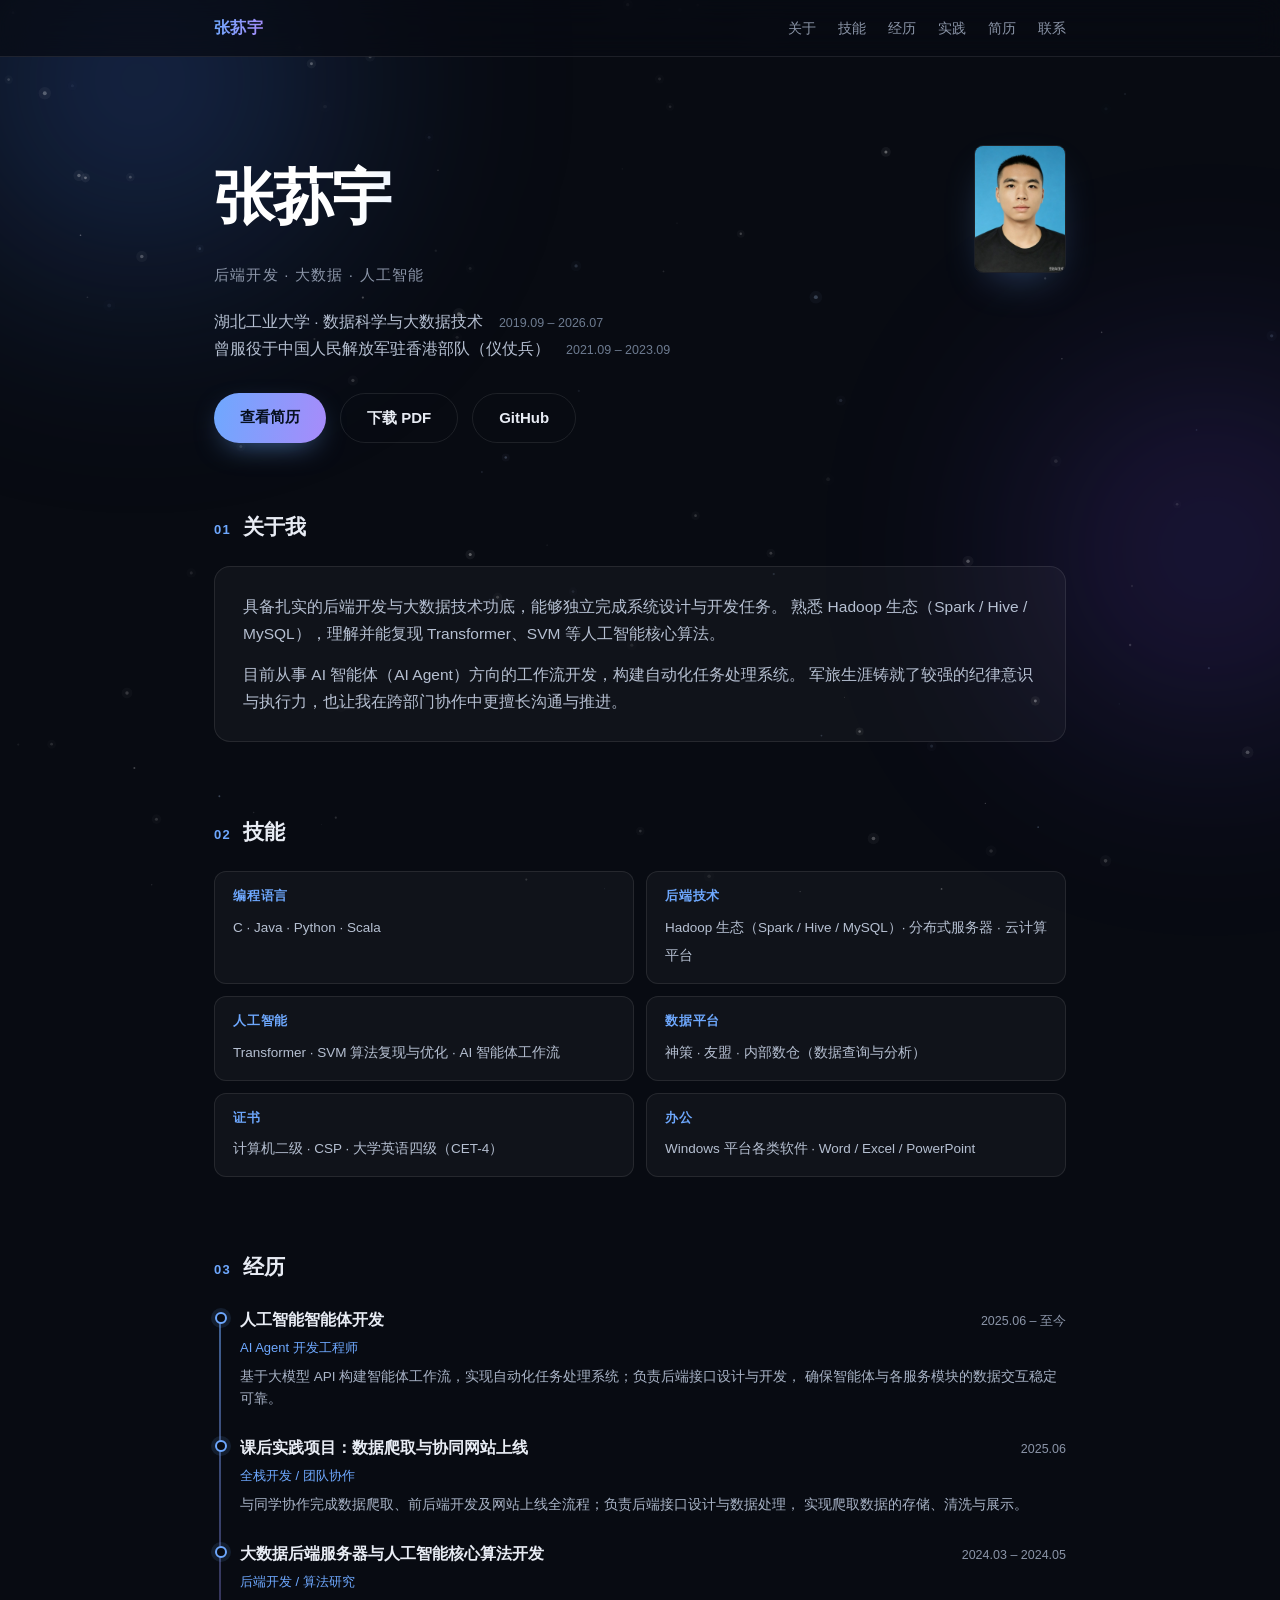
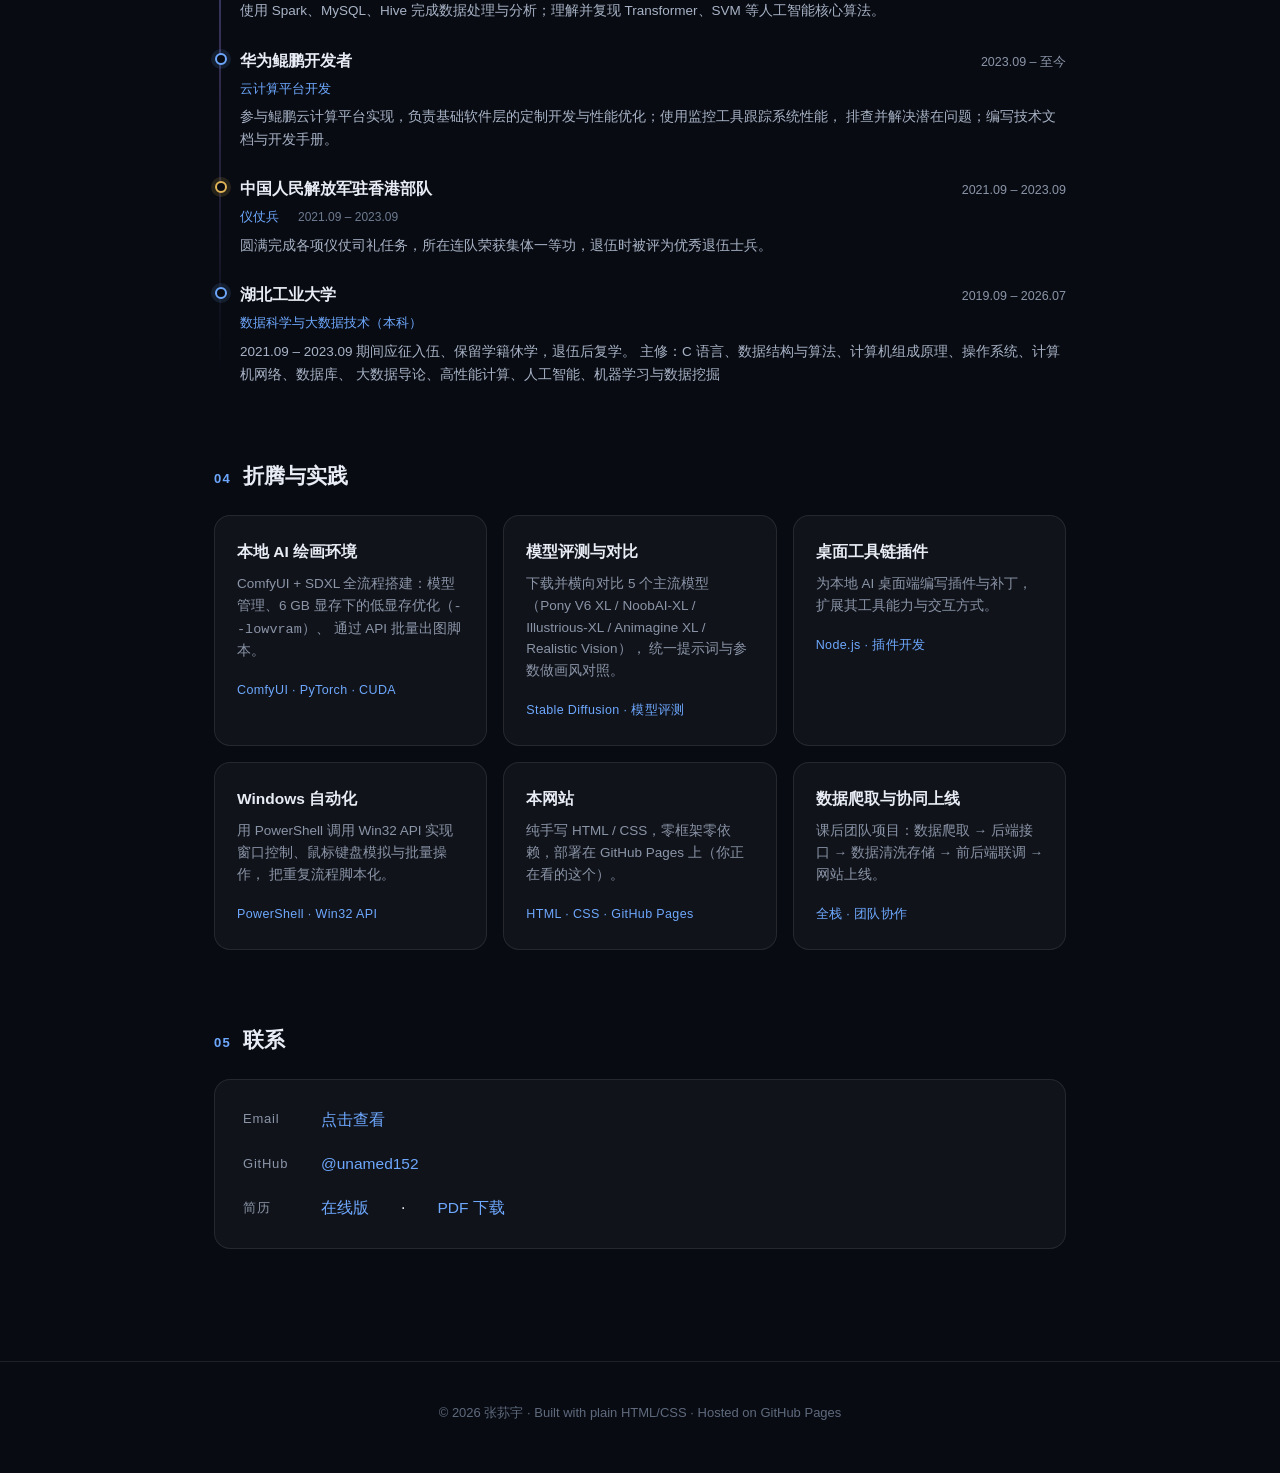
==== commit 3061395d: "v8: two bands split to left/right centers, narrower width (were merging into a blob)" ====
--- a/index.html
+++ b/index.html
@@ -5,7 +5,7 @@
 <meta name="viewport" content="width=device-width, initial-scale=1.0">
 <title>张荪宇 · 后端开发 / 大数据 / 人工智能</title>
 <meta name="description" content="张荪宇的个人主页 —— 后端开发 · 大数据 · 人工智能">
-<link rel="stylesheet" href="style.css?v=7">
+<link rel="stylesheet" href="style.css?v=8">
 <link rel="icon" href="data:image/svg+xml,<svg xmlns='http://www.w3.org/2000/svg' viewBox='0 0 100 100'><text y='.9em' font-size='90'>🎯</text></svg>">
 </head>
 <body>
@@ -281,7 +281,7 @@
   });
 </script>
 
-<script src="effects.js?v=7"></script>
+<script src="effects.js?v=8"></script>
 
 </body>
 </html>
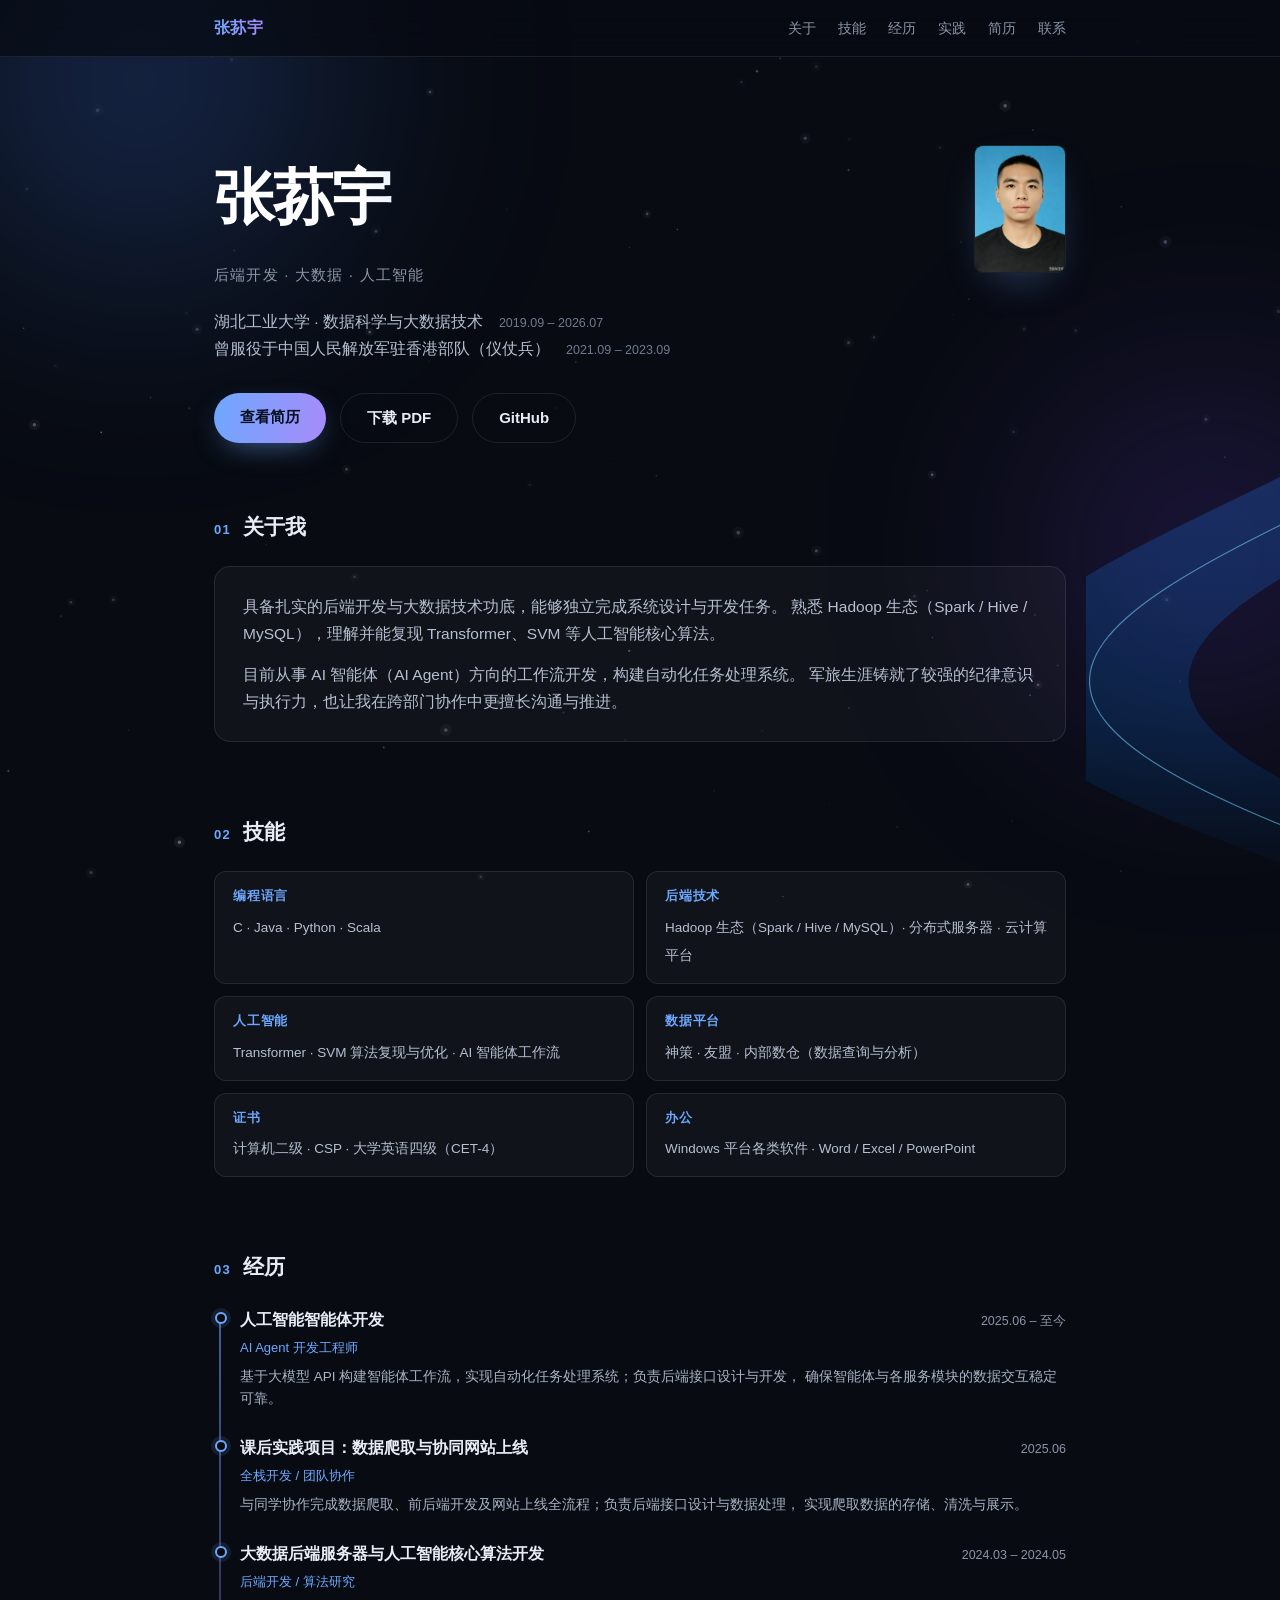
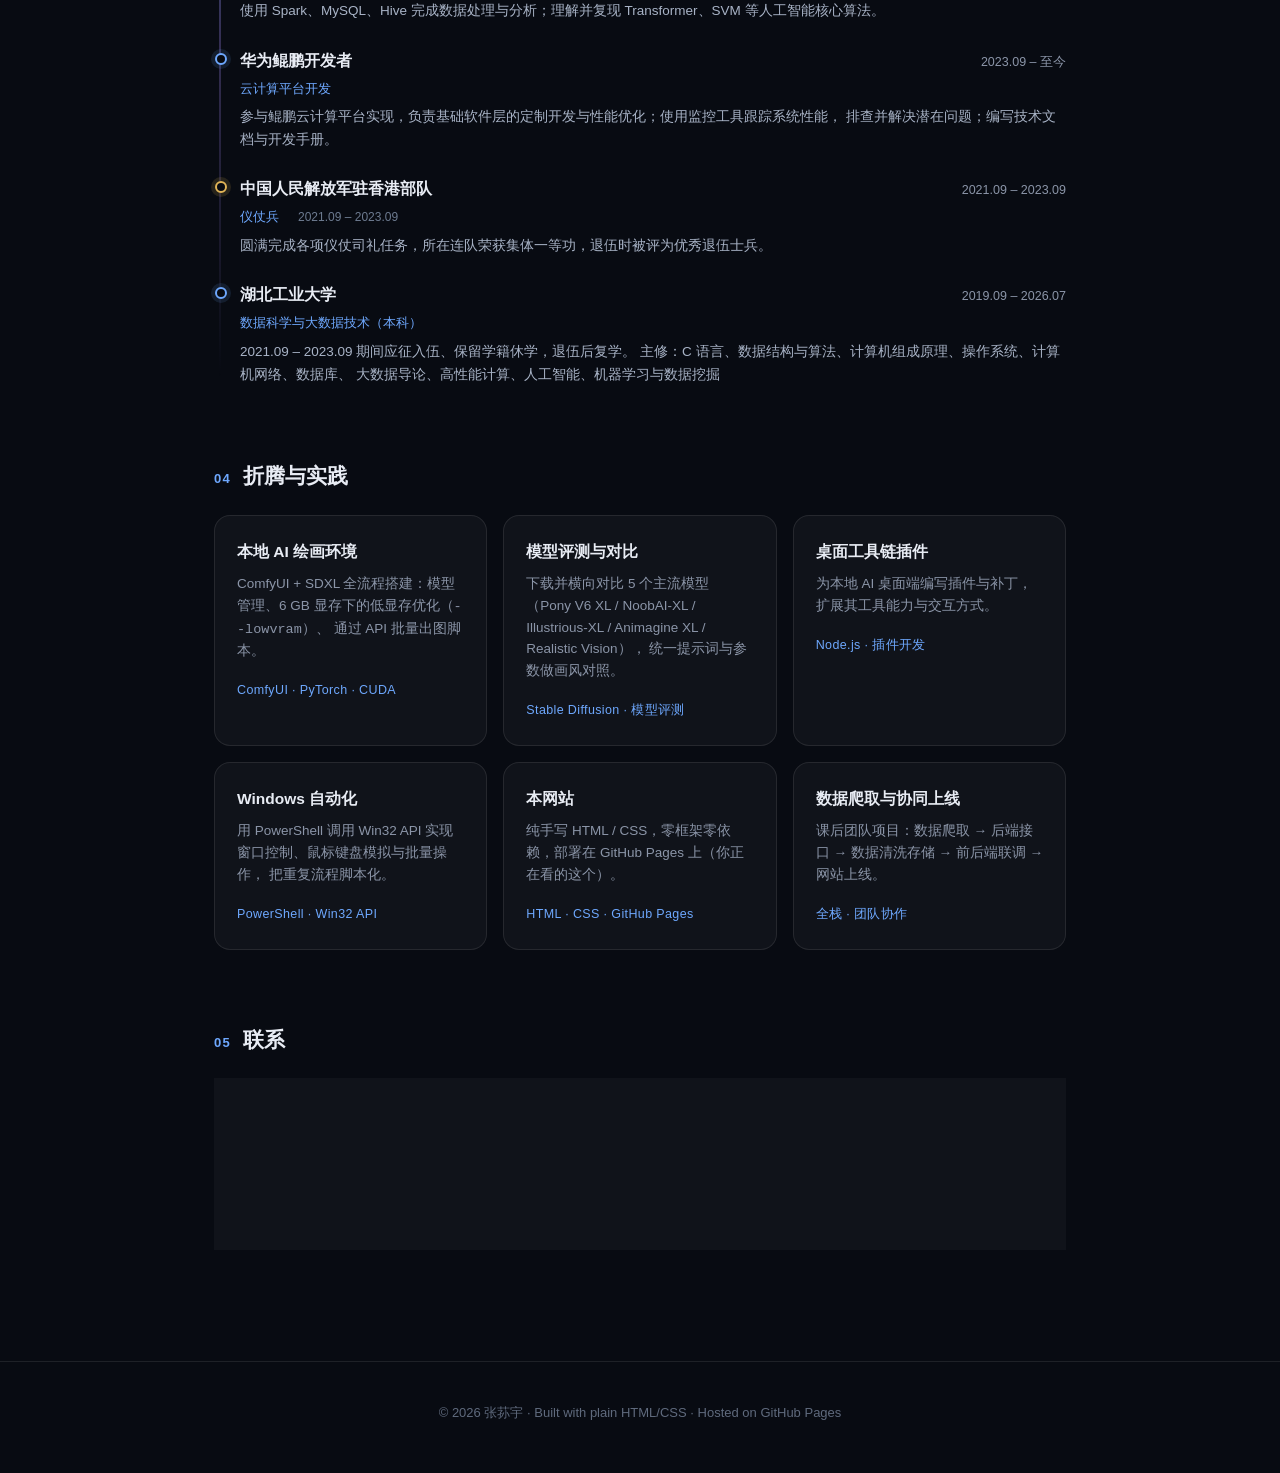
==== commit 7dd34286: "v9: bands separated (0.26/0.74), smaller amp+width, lower alpha - no more merged blob" ====
--- a/index.html
+++ b/index.html
@@ -5,7 +5,7 @@
 <meta name="viewport" content="width=device-width, initial-scale=1.0">
 <title>张荪宇 · 后端开发 / 大数据 / 人工智能</title>
 <meta name="description" content="张荪宇的个人主页 —— 后端开发 · 大数据 · 人工智能">
-<link rel="stylesheet" href="style.css?v=8">
+<link rel="stylesheet" href="style.css?v=9">
 <link rel="icon" href="data:image/svg+xml,<svg xmlns='http://www.w3.org/2000/svg' viewBox='0 0 100 100'><text y='.9em' font-size='90'>🎯</text></svg>">
 </head>
 <body>
@@ -281,7 +281,7 @@
   });
 </script>
 
-<script src="effects.js?v=8"></script>
+<script src="effects.js?v=9"></script>
 
 </body>
 </html>
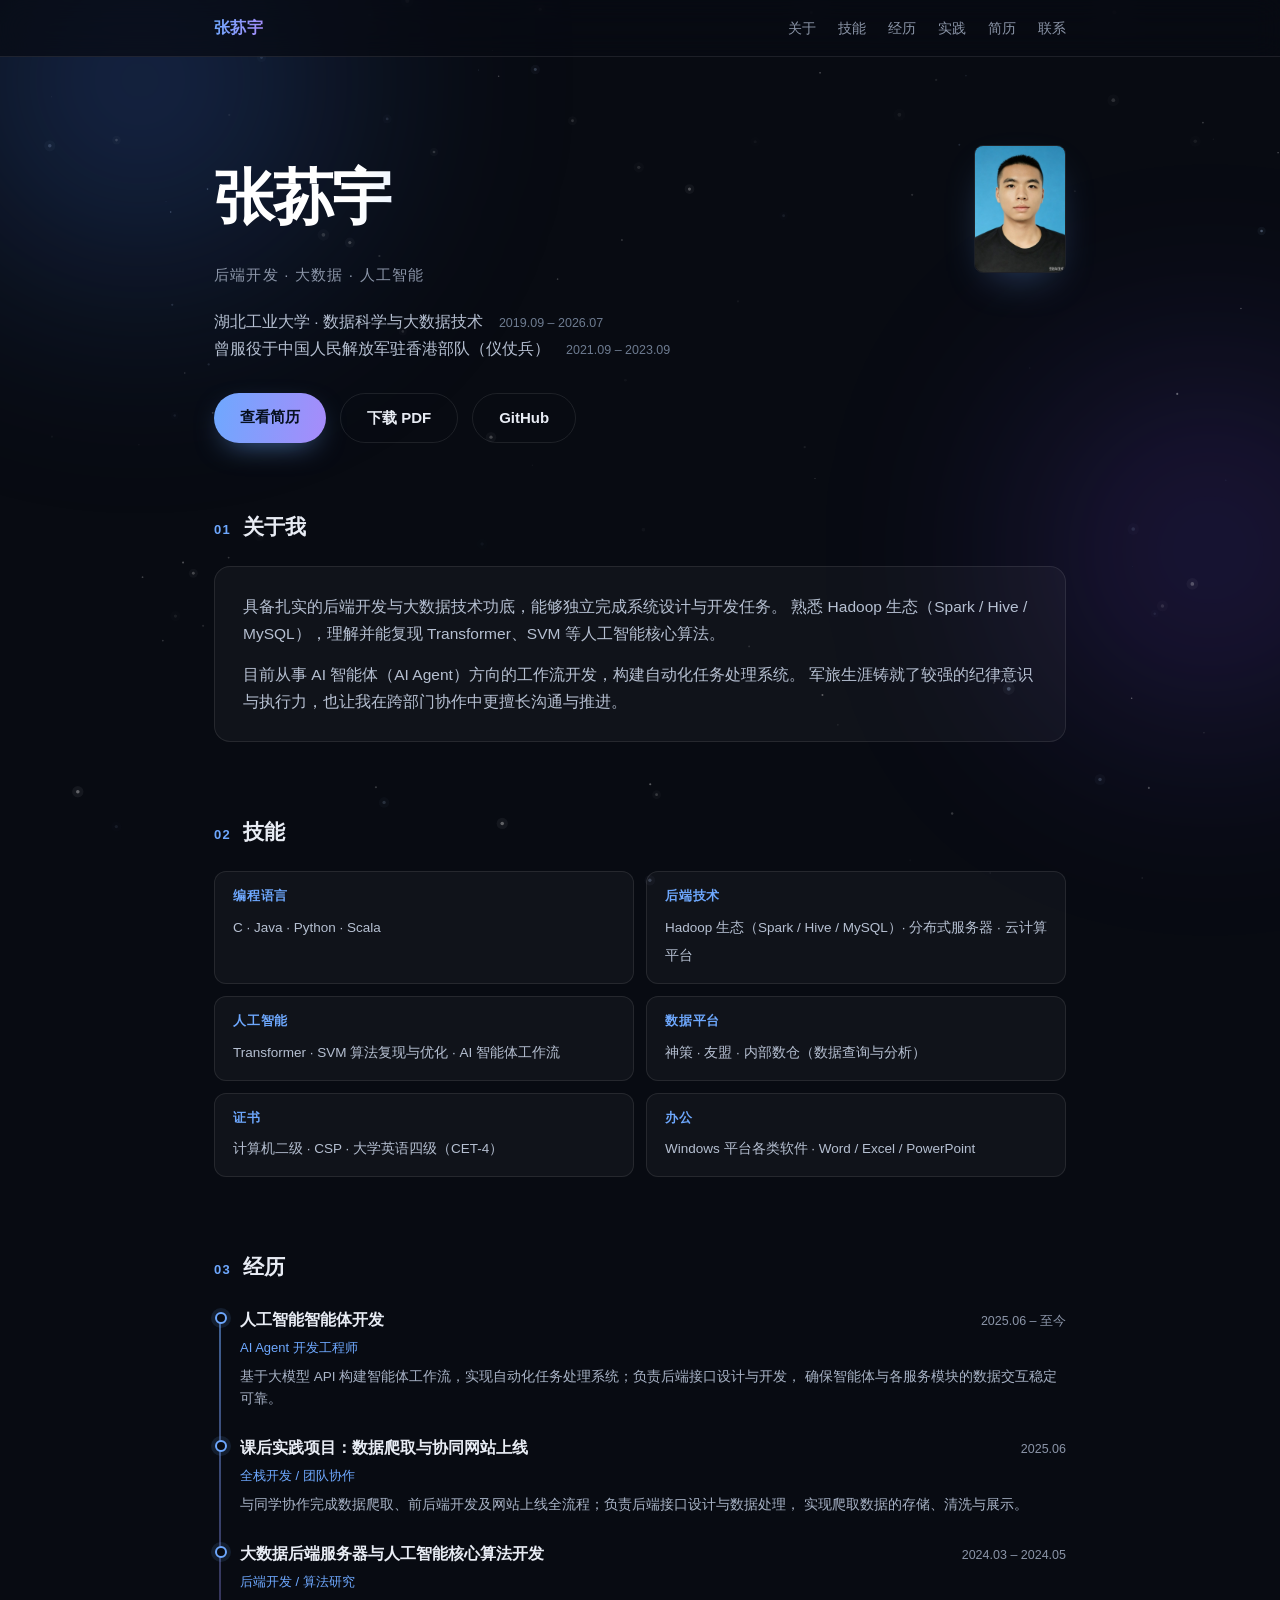
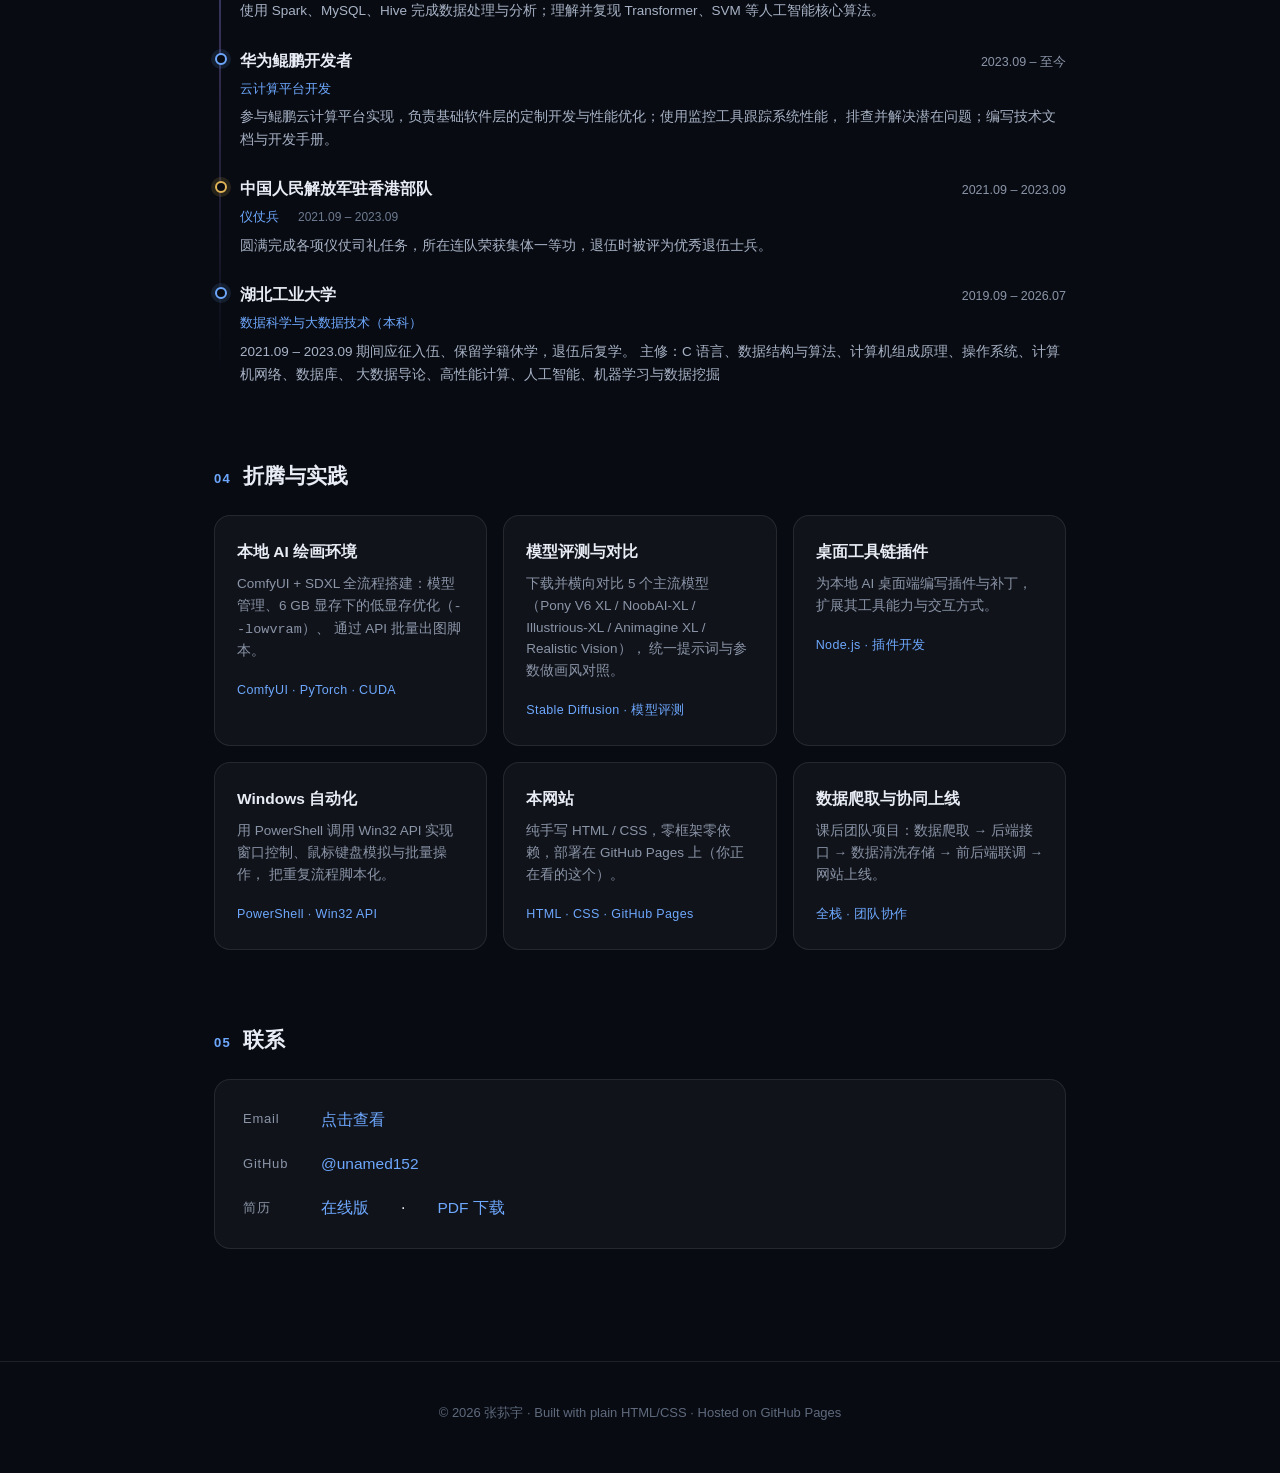
==== commit bc7c6348: "v10: fix band wavelength - freq 0.0050 was 1256px (only half-wave on screen = looked like a solid bl" ====
--- a/index.html
+++ b/index.html
@@ -5,7 +5,7 @@
 <meta name="viewport" content="width=device-width, initial-scale=1.0">
 <title>张荪宇 · 后端开发 / 大数据 / 人工智能</title>
 <meta name="description" content="张荪宇的个人主页 —— 后端开发 · 大数据 · 人工智能">
-<link rel="stylesheet" href="style.css?v=9">
+<link rel="stylesheet" href="style.css?v=10">
 <link rel="icon" href="data:image/svg+xml,<svg xmlns='http://www.w3.org/2000/svg' viewBox='0 0 100 100'><text y='.9em' font-size='90'>🎯</text></svg>">
 </head>
 <body>
@@ -281,7 +281,7 @@
   });
 </script>
 
-<script src="effects.js?v=9"></script>
+<script src="effects.js?v=10"></script>
 
 </body>
 </html>
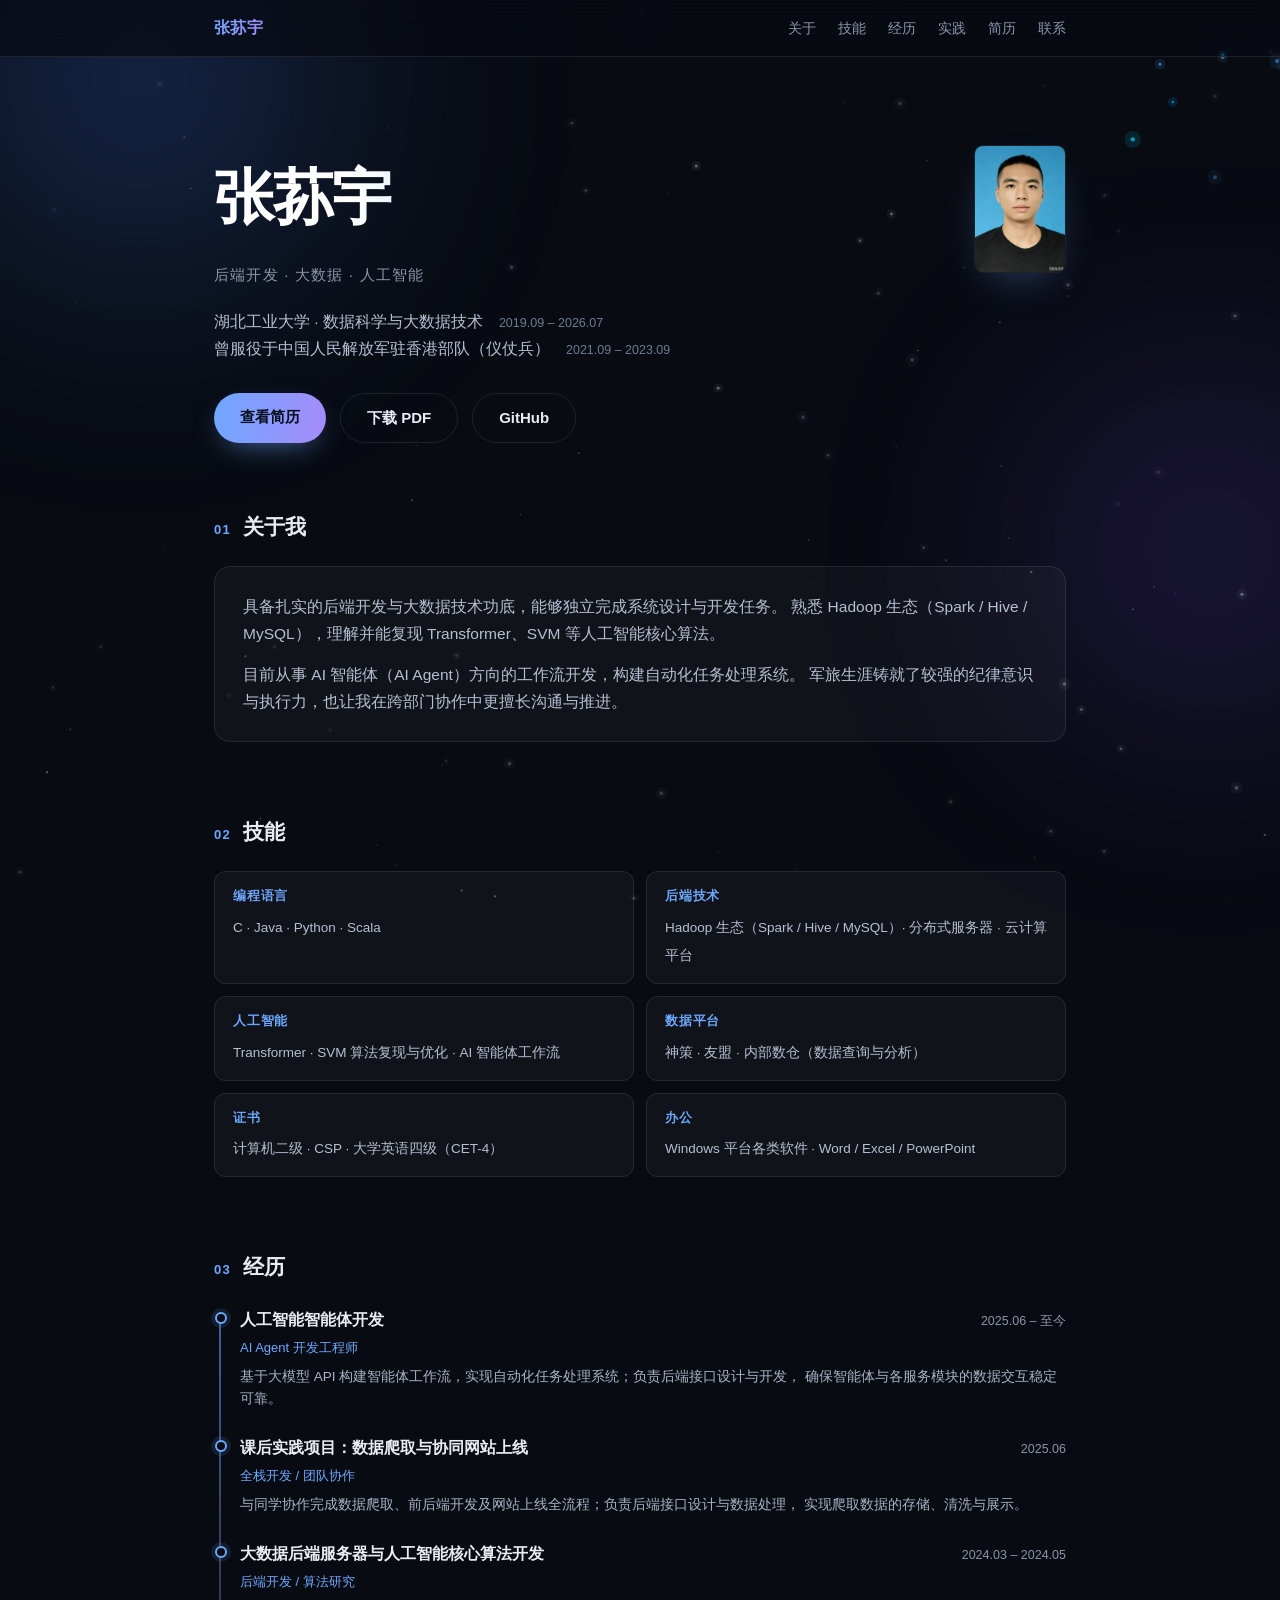
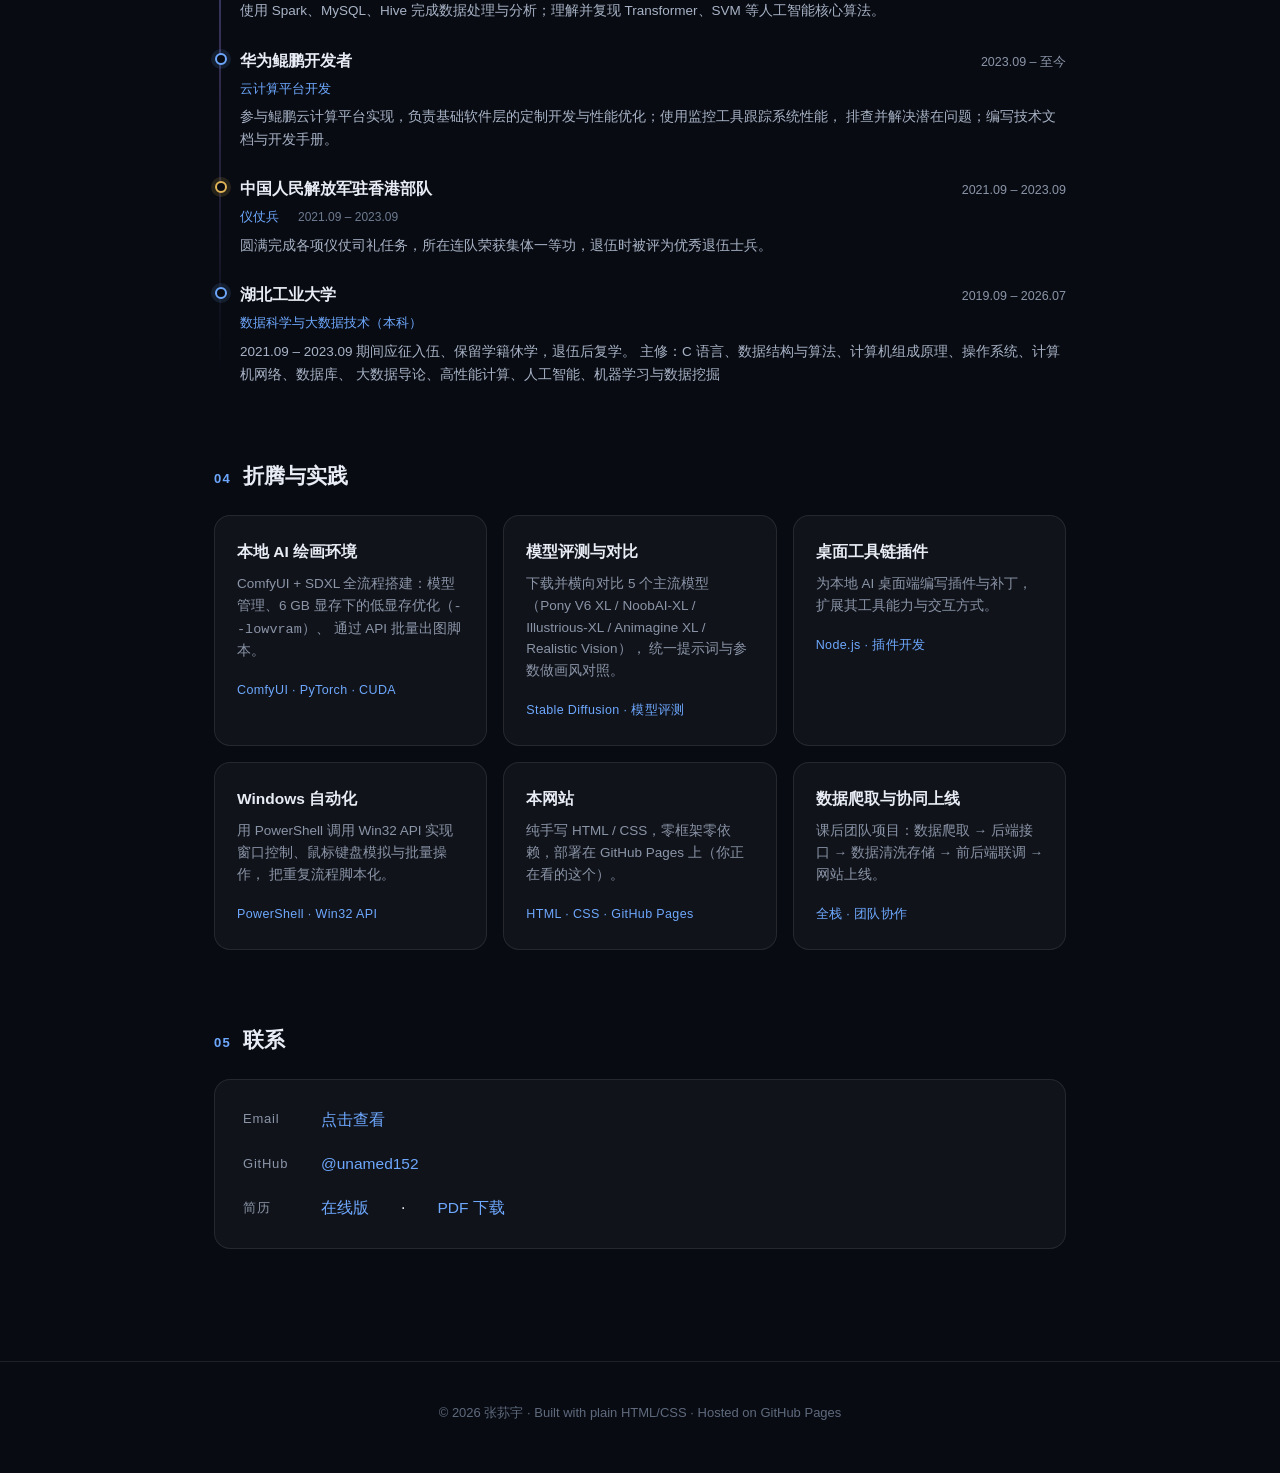
==== commit c8ccee2d: "v11: single band with 2 waves/screen, wider ribbon, 120 particles spanning full right area, distance" ====
--- a/index.html
+++ b/index.html
@@ -5,7 +5,7 @@
 <meta name="viewport" content="width=device-width, initial-scale=1.0">
 <title>张荪宇 · 后端开发 / 大数据 / 人工智能</title>
 <meta name="description" content="张荪宇的个人主页 —— 后端开发 · 大数据 · 人工智能">
-<link rel="stylesheet" href="style.css?v=10">
+<link rel="stylesheet" href="style.css?v=11">
 <link rel="icon" href="data:image/svg+xml,<svg xmlns='http://www.w3.org/2000/svg' viewBox='0 0 100 100'><text y='.9em' font-size='90'>🎯</text></svg>">
 </head>
 <body>
@@ -281,7 +281,7 @@
   });
 </script>
 
-<script src="effects.js?v=10"></script>
+<script src="effects.js?v=11"></script>
 
 </body>
 </html>
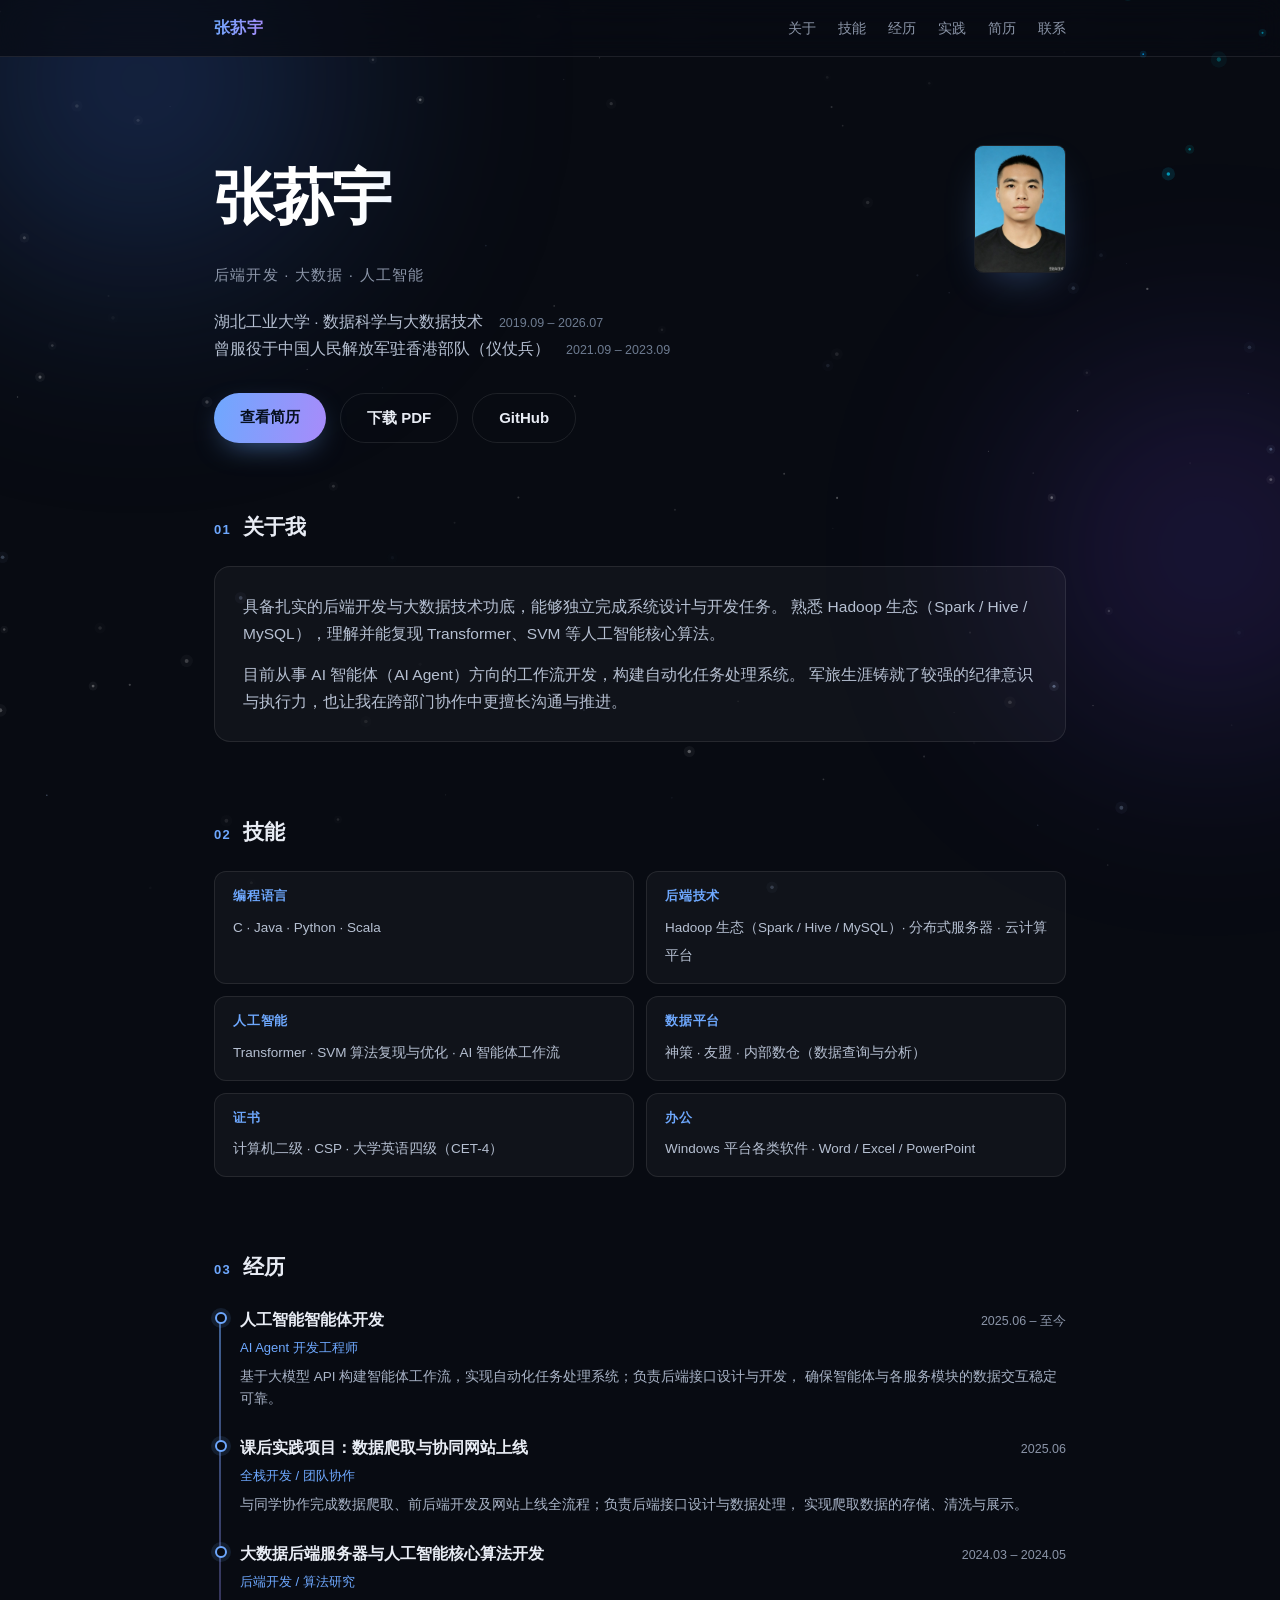
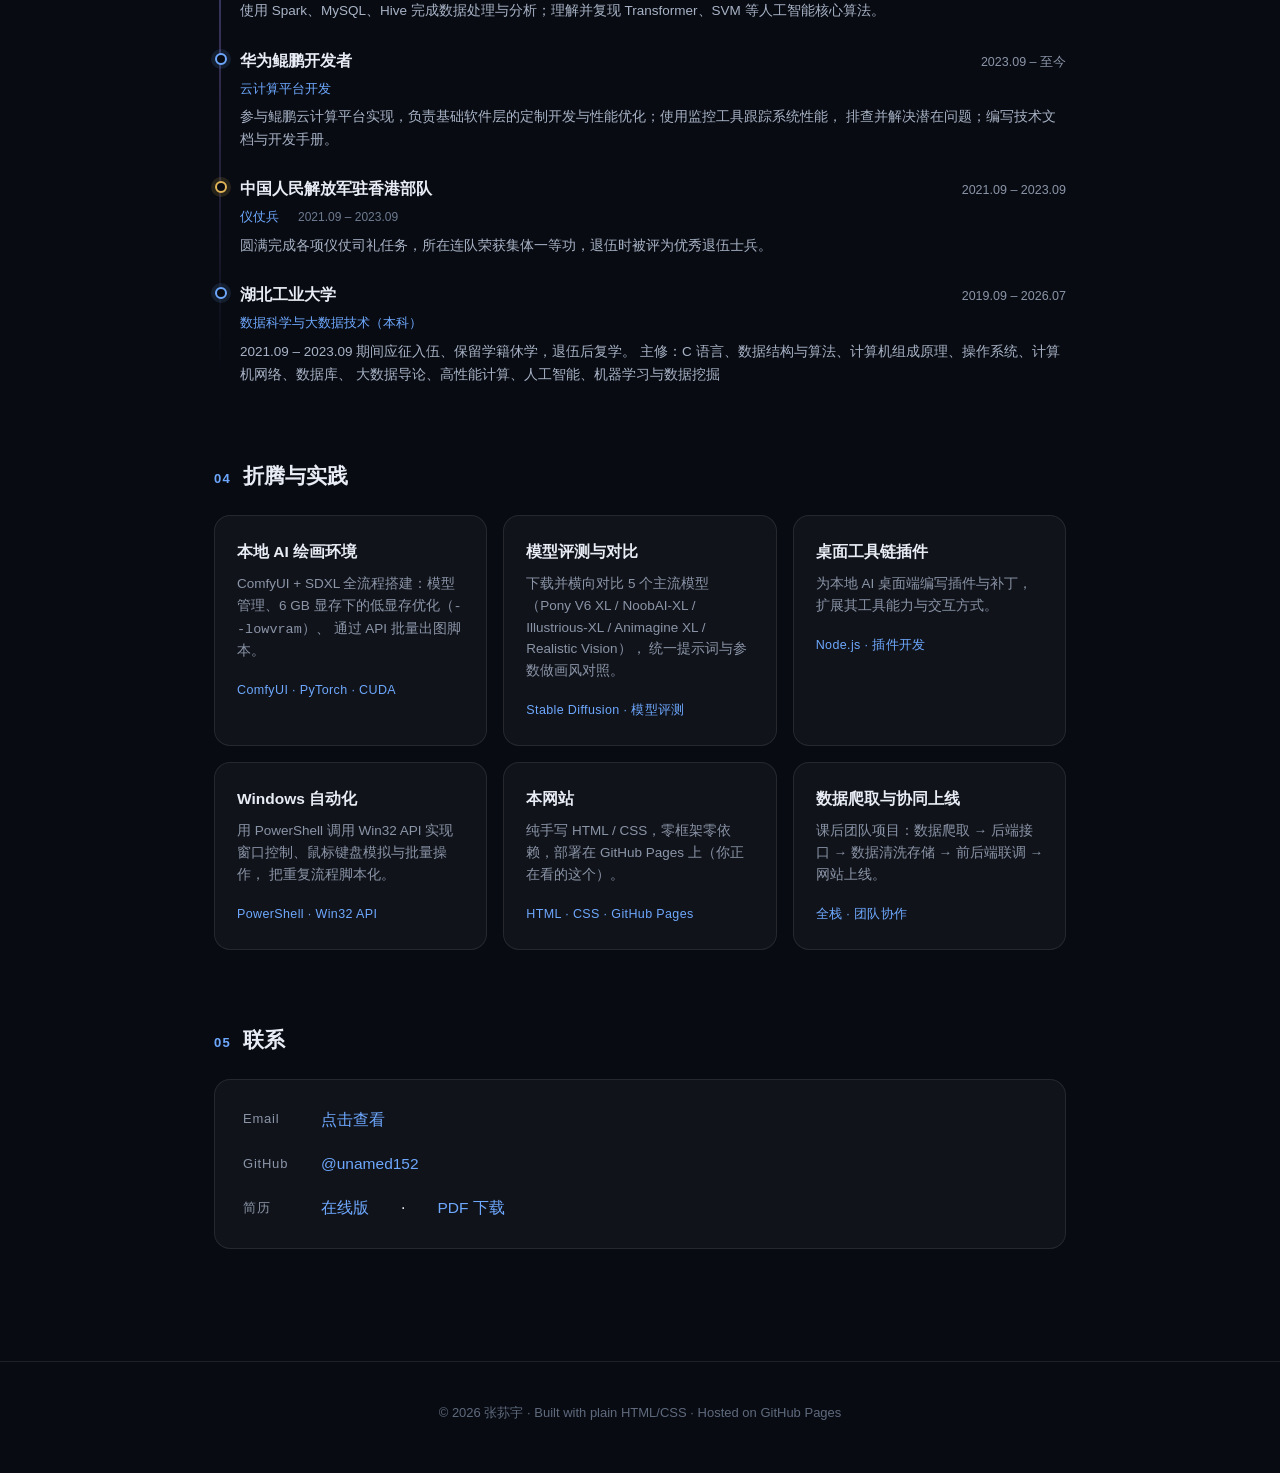
==== commit 6affc1f5: "v12: band brighter (alpha .30->.50, stroke .50->.75), wider swing (amp .15->.22)" ====
--- a/index.html
+++ b/index.html
@@ -5,7 +5,7 @@
 <meta name="viewport" content="width=device-width, initial-scale=1.0">
 <title>张荪宇 · 后端开发 / 大数据 / 人工智能</title>
 <meta name="description" content="张荪宇的个人主页 —— 后端开发 · 大数据 · 人工智能">
-<link rel="stylesheet" href="style.css?v=11">
+<link rel="stylesheet" href="style.css?v=12">
 <link rel="icon" href="data:image/svg+xml,<svg xmlns='http://www.w3.org/2000/svg' viewBox='0 0 100 100'><text y='.9em' font-size='90'>🎯</text></svg>">
 </head>
 <body>
@@ -281,7 +281,7 @@
   });
 </script>
 
-<script src="effects.js?v=11"></script>
+<script src="effects.js?v=12"></script>
 
 </body>
 </html>
